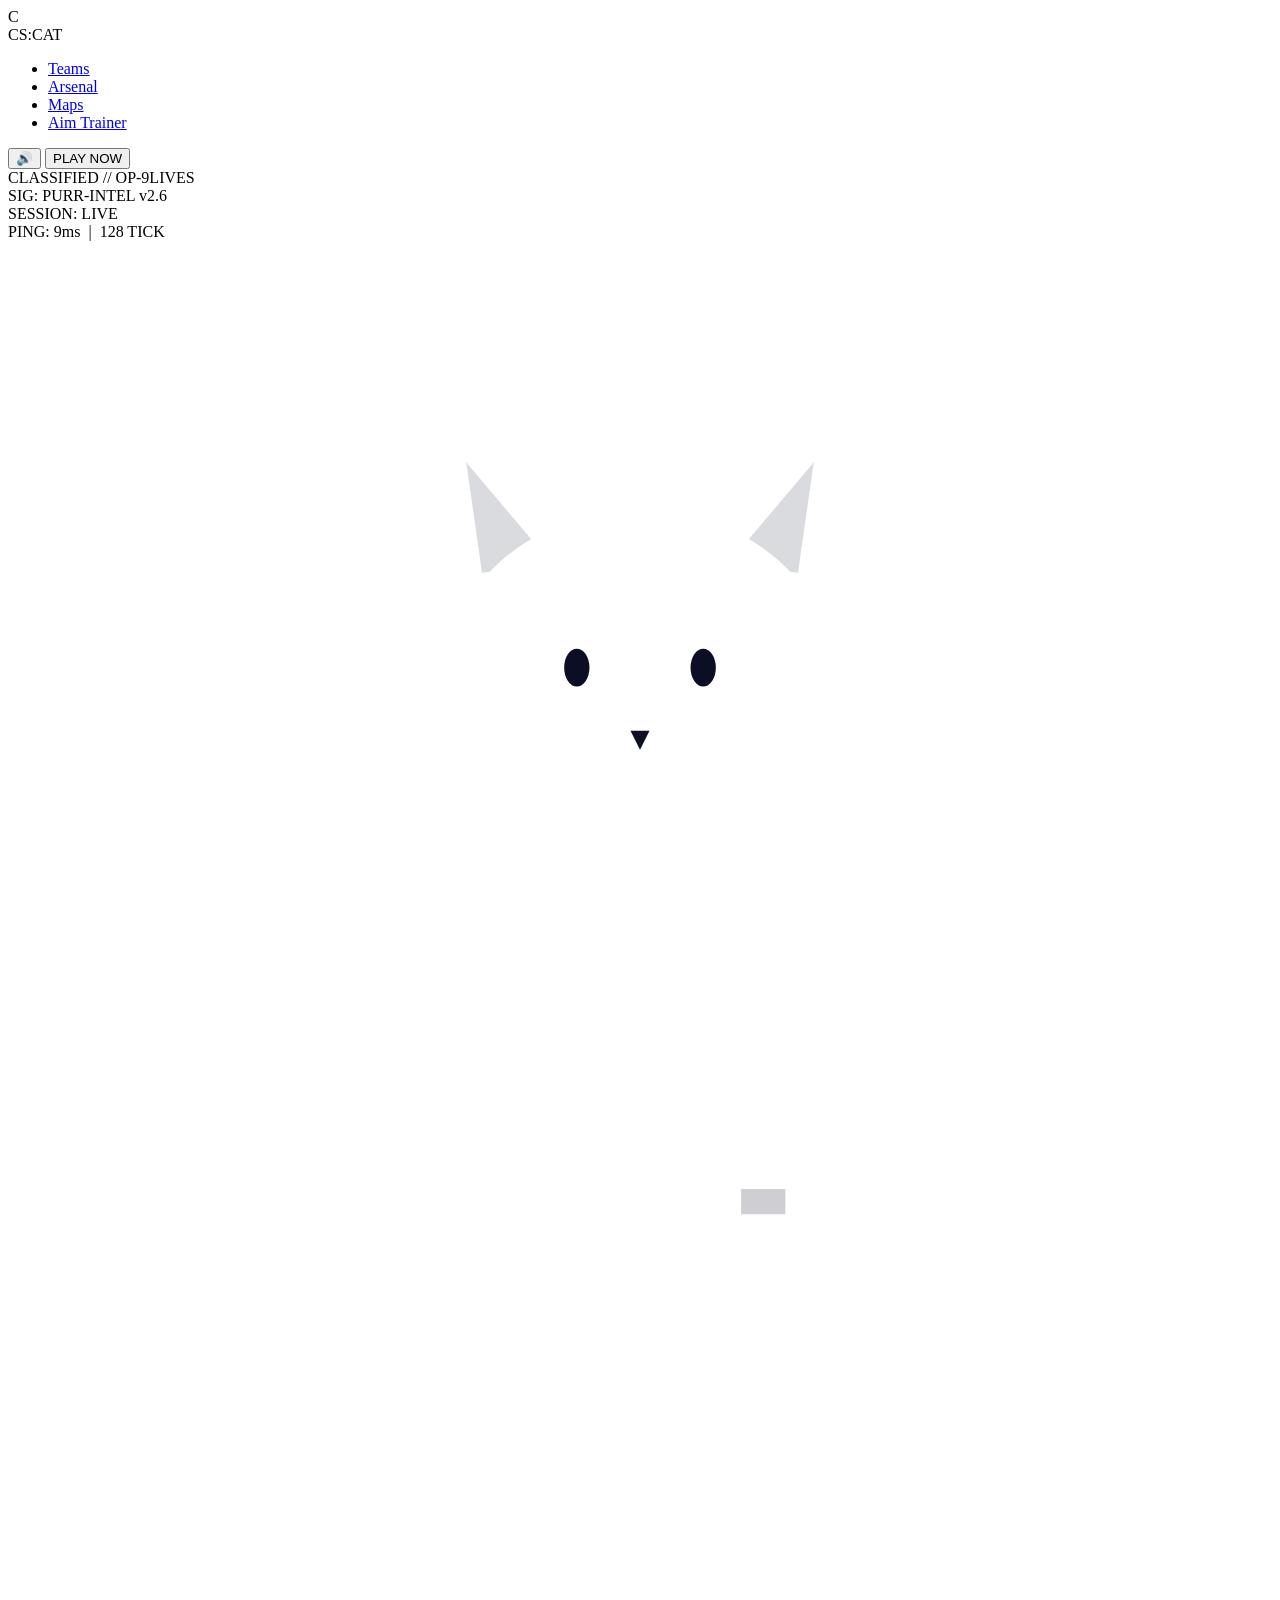
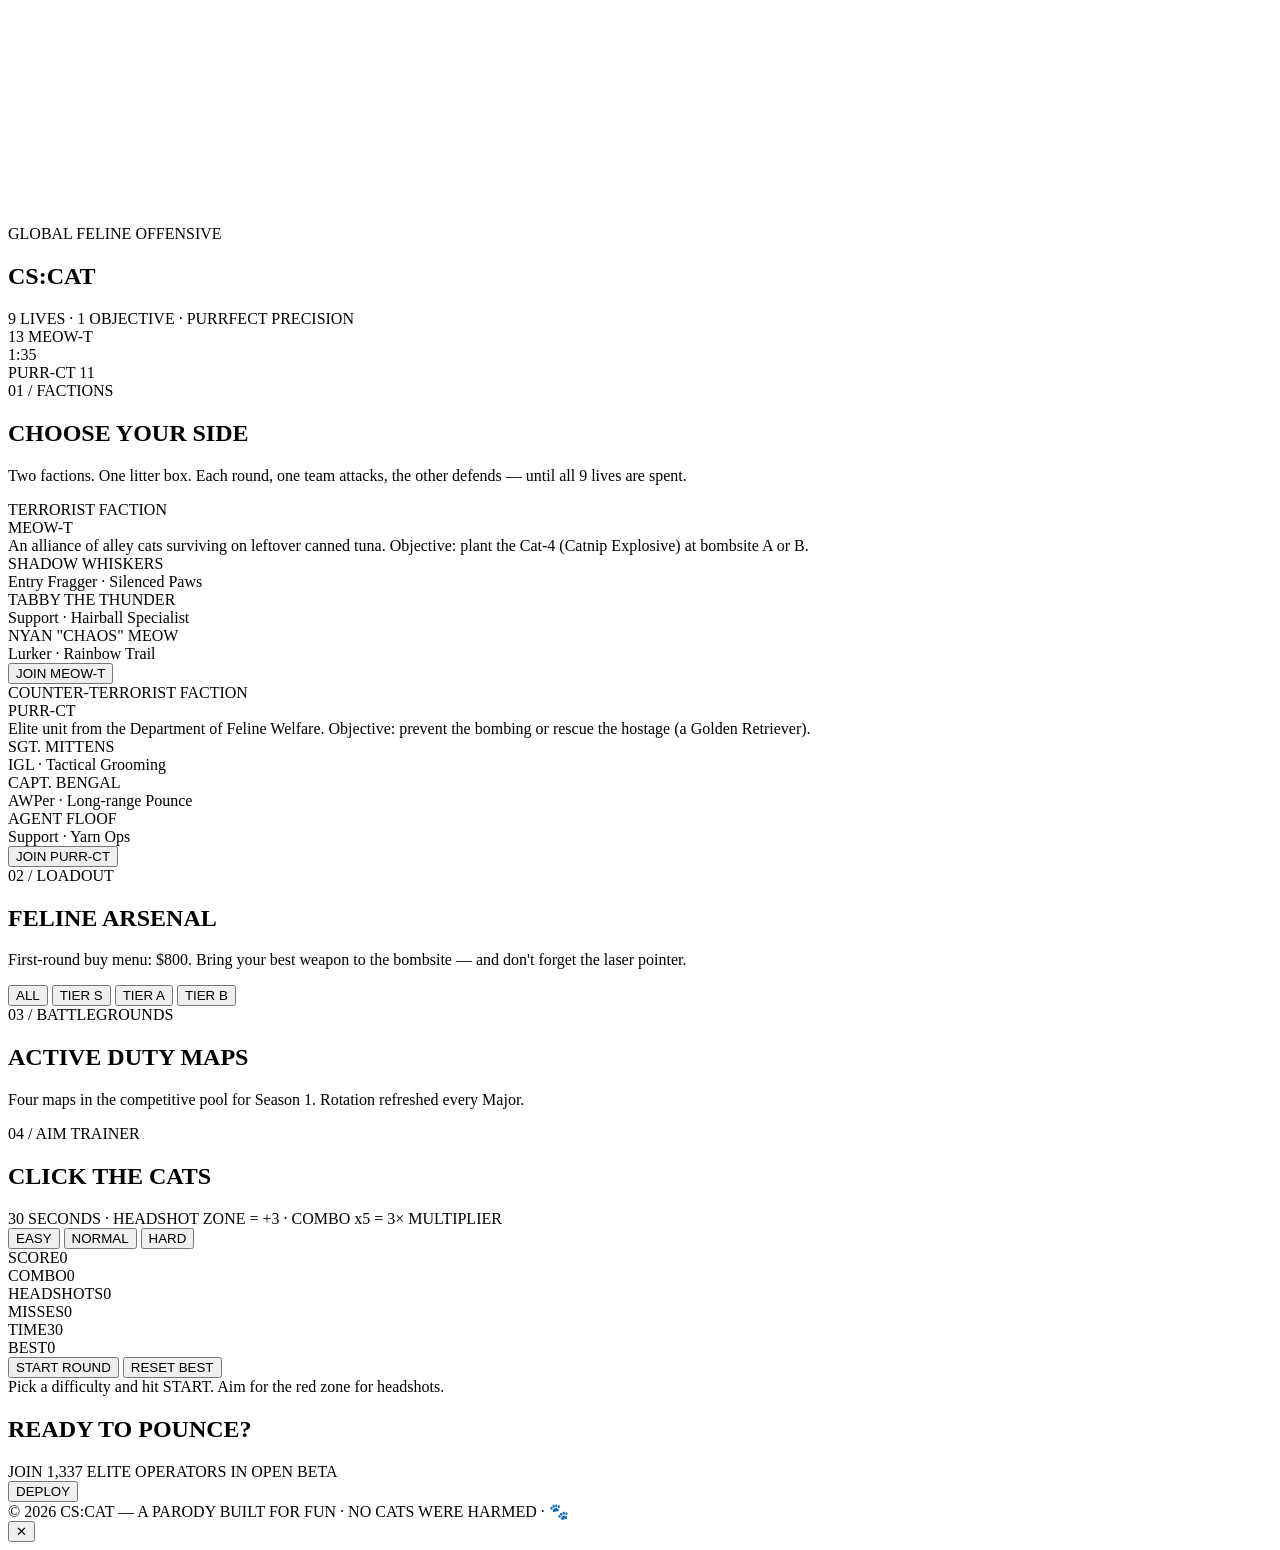
==== index.html @ c5585b3a "Add files via upload" ====
<!DOCTYPE html>
<html lang="en">
<head>
<meta charset="UTF-8">
<meta name="viewport" content="width=device-width, initial-scale=1.0">
<title>CS:CAT — Tactical Feline Operations</title>
<link href="https://fonts.googleapis.com/css2?family=Bebas+Neue&family=Inter:wght@400;600;800;900&family=JetBrains+Mono:wght@400;700&display=swap" rel="stylesheet">
<link rel="stylesheet" href="styles.css">
</head>
<body>

<nav>
  <div class="brand">
    <div class="brand-mark">C</div>
    <div class="brand-name">CS<span class="colon">:</span>CAT</div>
  </div>
  <ul>
    <li><a href="#teams">Teams</a></li>
    <li><a href="#arsenal">Arsenal</a></li>
    <li><a href="#maps">Maps</a></li>
    <li><a href="#train">Aim Trainer</a></li>
  </ul>
  <div class="nav-right">
    <button class="sound-toggle" id="soundToggle" title="Toggle sound">🔊</button>
    <button class="nav-cta" onclick="document.getElementById('train').scrollIntoView({behavior:'smooth'})">PLAY NOW</button>
  </div>
</nav>

<!-- HERO -->
<section class="hero">
  <div class="hero-left"></div>
  <div class="hero-right"></div>

  <div class="hero-hud hud-tl">CLASSIFIED // OP-9LIVES</div>
  <div class="hero-hud hud-tr">SIG: PURR-INTEL v2.6</div>
  <div class="hero-hud hud-bl">SESSION: LIVE</div>
  <div class="hero-hud hud-br">PING: 9ms &nbsp;|&nbsp; 128 TICK</div>

  <svg class="hero-cat" viewBox="0 0 400 500" xmlns="http://www.w3.org/2000/svg">
    <polygon fill="white" points="145,115 132,45 185,110"/>
    <polygon fill="white" points="255,115 268,45 215,110"/>
    <polygon fill="#0B0E24" opacity="0.15" points="150,105 145,70 172,102"/>
    <polygon fill="#0B0E24" opacity="0.15" points="250,105 255,70 228,102"/>
    <ellipse fill="white" cx="200" cy="140" rx="62" ry="55"/>
    <line x1="140" y1="145" x2="90" y2="140" stroke="white" stroke-width="1.5"/>
    <line x1="140" y1="152" x2="88" y2="155" stroke="white" stroke-width="1.5"/>
    <line x1="140" y1="159" x2="92" y2="170" stroke="white" stroke-width="1.5"/>
    <line x1="260" y1="145" x2="310" y2="140" stroke="white" stroke-width="1.5"/>
    <line x1="260" y1="152" x2="312" y2="155" stroke="white" stroke-width="1.5"/>
    <line x1="260" y1="159" x2="308" y2="170" stroke="white" stroke-width="1.5"/>
    <ellipse fill="#0B0E24" cx="180" cy="135" rx="4" ry="6"/>
    <ellipse fill="#0B0E24" cx="220" cy="135" rx="4" ry="6"/>
    <path fill="#0B0E24" d="M197,155 L203,155 L200,161 Z"/>
    <path fill="white" d="M155,180 Q170,195 200,197 Q230,195 245,180 L260,250 L140,250 Z"/>
    <path fill="white" d="M140,240 L260,240 Q272,320 268,400 Q262,450 250,470 L150,470 Q138,450 132,400 Q128,320 140,240 Z"/>
    <ellipse fill="white" cx="160" cy="465" rx="30" ry="18"/>
    <ellipse fill="white" cx="240" cy="465" rx="30" ry="18"/>
    <path fill="white" d="M262,400 Q315,405 328,455 Q333,485 313,490 Q298,490 300,475 Q312,462 300,445 Q287,428 260,428 Z"/>
    <ellipse fill="white" cx="115" cy="295" rx="22" ry="30" transform="rotate(-15 115 295)"/>
    <ellipse fill="white" cx="285" cy="295" rx="22" ry="30" transform="rotate(15 285 295)"/>
    <rect fill="white" x="70" y="280" width="270" height="14"/>
    <rect fill="white" x="340" y="275" width="14" height="24"/>
    <rect fill="white" x="180" y="268" width="55" height="14"/>
    <rect fill="white" x="195" y="255" width="28" height="14"/>
    <path fill="white" d="M198,294 L204,335 L232,335 L226,294 Z"/>
    <path fill="white" d="M232,294 L240,325 L252,325 L246,294 Z"/>
    <rect fill="white" x="35" y="282" width="38" height="16"/>
    <path fill="#0B0E24" opacity="0.2" d="M232,300 L246,300 L246,308 L232,308 Z"/>
  </svg>

  <div class="hero-content">
    <div class="hero-eyebrow">GLOBAL FELINE OFFENSIVE</div>
    <h1 class="hero-title">CS<span class="colon">:</span>CAT</h1>
    <div class="hero-tagline">9 LIVES · 1 OBJECTIVE · PURRFECT PRECISION</div>
  </div>
</section>

<!-- ROUND HUD + KILL FEED -->
<div class="match-bar">
  <div class="round-hud">
    <div class="hud-team-block t">
      <span class="score" id="tScore">13</span>
      <span class="name">MEOW-T</span>
    </div>
    <div class="hud-timer" id="timer">1:35</div>
    <div class="hud-team-block ct">
      <span class="name">PURR-CT</span>
      <span class="score" id="ctScore">11</span>
    </div>
  </div>
  <div class="killfeed" id="killfeed"></div>
</div>

<!-- TEAMS -->
<section class="content" id="teams">
  <div class="section-head">
    <span class="section-tag">01 / FACTIONS</span>
    <h2 class="section-title">CHOOSE YOUR <span class="accent">SIDE</span></h2>
    <p class="section-desc">Two factions. One litter box. Each round, one team attacks, the other defends — until all 9 lives are spent.</p>
  </div>
</section>

<div class="teams-grid">
  <div class="team-card team-t" data-team="t">
    <div class="team-label">TERRORIST FACTION</div>
    <div class="team-name">MEOW-T</div>
    <div class="team-desc">An alliance of alley cats surviving on leftover canned tuna. Objective: plant the Cat-4 (Catnip Explosive) at bombsite A or B.</div>
    <div class="team-agents">
      <div class="agent">
        <div class="agent-avatar"></div>
        <div class="agent-info">
          <div class="agent-name">SHADOW WHISKERS</div>
          <div class="agent-role">Entry Fragger · Silenced Paws</div>
        </div>
      </div>
      <div class="agent">
        <div class="agent-avatar"></div>
        <div class="agent-info">
          <div class="agent-name">TABBY THE THUNDER</div>
          <div class="agent-role">Support · Hairball Specialist</div>
        </div>
      </div>
      <div class="agent">
        <div class="agent-avatar"></div>
        <div class="agent-info">
          <div class="agent-name">NYAN "CHAOS" MEOW</div>
          <div class="agent-role">Lurker · Rainbow Trail</div>
        </div>
      </div>
    </div>
    <button class="join-btn" onclick="joinTeam('t', event)">JOIN MEOW-T</button>
  </div>

  <div class="team-card team-ct" data-team="ct">
    <div class="team-label">COUNTER-TERRORIST FACTION</div>
    <div class="team-name">PURR-CT</div>
    <div class="team-desc">Elite unit from the Department of Feline Welfare. Objective: prevent the bombing or rescue the hostage (a Golden Retriever).</div>
    <div class="team-agents">
      <div class="agent">
        <div class="agent-avatar"></div>
        <div class="agent-info">
          <div class="agent-name">SGT. MITTENS</div>
          <div class="agent-role">IGL · Tactical Grooming</div>
        </div>
      </div>
      <div class="agent">
        <div class="agent-avatar"></div>
        <div class="agent-info">
          <div class="agent-name">CAPT. BENGAL</div>
          <div class="agent-role">AWPer · Long-range Pounce</div>
        </div>
      </div>
      <div class="agent">
        <div class="agent-avatar"></div>
        <div class="agent-info">
          <div class="agent-name">AGENT FLOOF</div>
          <div class="agent-role">Support · Yarn Ops</div>
        </div>
      </div>
    </div>
    <button class="join-btn" onclick="joinTeam('ct', event)">JOIN PURR-CT</button>
  </div>
</div>

<!-- ARSENAL -->
<section class="arsenal-section">
  <div class="content">
    <div class="section-head">
      <span class="section-tag">02 / LOADOUT</span>
      <h2 class="section-title">FELINE <span class="accent">ARSENAL</span></h2>
      <p class="section-desc">First-round buy menu: $800. Bring your best weapon to the bombsite — and don't forget the laser pointer.</p>
    </div>

    <div class="filter-bar">
      <button class="filter-btn active" data-filter="all">ALL</button>
      <button class="filter-btn" data-filter="s">TIER S</button>
      <button class="filter-btn" data-filter="a">TIER A</button>
      <button class="filter-btn" data-filter="b">TIER B</button>
    </div>

    <div class="weapons-grid" id="weaponsGrid"></div>
  </div>
</section>

<!-- MAPS -->
<section class="content" id="maps">
  <div class="section-head">
    <span class="section-tag">03 / BATTLEGROUNDS</span>
    <h2 class="section-title">ACTIVE DUTY <span class="accent">MAPS</span></h2>
    <p class="section-desc">Four maps in the competitive pool for Season 1. Rotation refreshed every Major.</p>
  </div>

  <div class="maps-grid" id="mapsGrid"></div>
</section>

<!-- MINI GAME -->
<section class="game-section" id="train">
  <div class="game-wrap">
    <div class="game-head">
      <div class="game-eyebrow">04 / AIM TRAINER</div>
      <h1 class="game-title">CLICK THE <span class="accent">CATS</span></h1>
      <div class="game-sub">30 SECONDS · HEADSHOT ZONE = +3 · COMBO x5 = 3× MULTIPLIER</div>
    </div>

    <div class="difficulty-bar">
      <button class="diff-btn" data-diff="easy">EASY</button>
      <button class="diff-btn active" data-diff="normal">NORMAL</button>
      <button class="diff-btn" data-diff="hard">HARD</button>
    </div>

    <div class="game-hud">
      <div class="stat"><span class="stat-label">SCORE</span><span class="stat-val" id="score">0</span></div>
      <div class="stat combo"><span class="stat-label">COMBO</span><span class="stat-val" id="combo">0</span></div>
      <div class="stat hs"><span class="stat-label">HEADSHOTS</span><span class="stat-val" id="hs">0</span></div>
      <div class="stat"><span class="stat-label">MISSES</span><span class="stat-val" id="misses">0</span></div>
      <div class="stat"><span class="stat-label">TIME</span><span class="stat-val" id="gtime">30</span></div>
      <div class="stat"><span class="stat-label">BEST</span><span class="stat-val" id="best">0</span></div>
    </div>

    <div class="game-area" id="area">
      <div class="crosshair" id="crosshair" style="left:50%; top:50%"></div>
    </div>

    <div class="game-controls">
      <button class="btn" id="startBtn">START ROUND</button>
      <button class="btn secondary" id="resetBest">RESET BEST</button>
    </div>
    <div class="game-msg" id="msg">Pick a difficulty and hit START. Aim for the red zone for headshots.</div>
  </div>
</section>

<!-- CTA -->
<section class="cta">
  <h2 class="cta-title">READY TO <span class="accent">POUNCE?</span></h2>
  <div class="cta-sub">JOIN 1,337 ELITE OPERATORS IN OPEN BETA</div>
  <button class="cta-btn" onclick="document.getElementById('train').scrollIntoView({behavior:'smooth'})">DEPLOY</button>
</section>

<footer>
  © 2026 CS:CAT — A PARODY BUILT FOR FUN <span class="paw">·</span> NO CATS WERE HARMED <span class="paw">·</span> 🐾
</footer>

<!-- MODAL -->
<div class="modal-overlay" id="modal">
  <div class="modal">
    <button class="modal-close" onclick="closeModal()">✕</button>
    <div id="modalContent"></div>
  </div>
</div>

<!-- TOAST -->
<div class="toast" id="toast"></div>

<script src="script.js"></script>
</body>
</html>
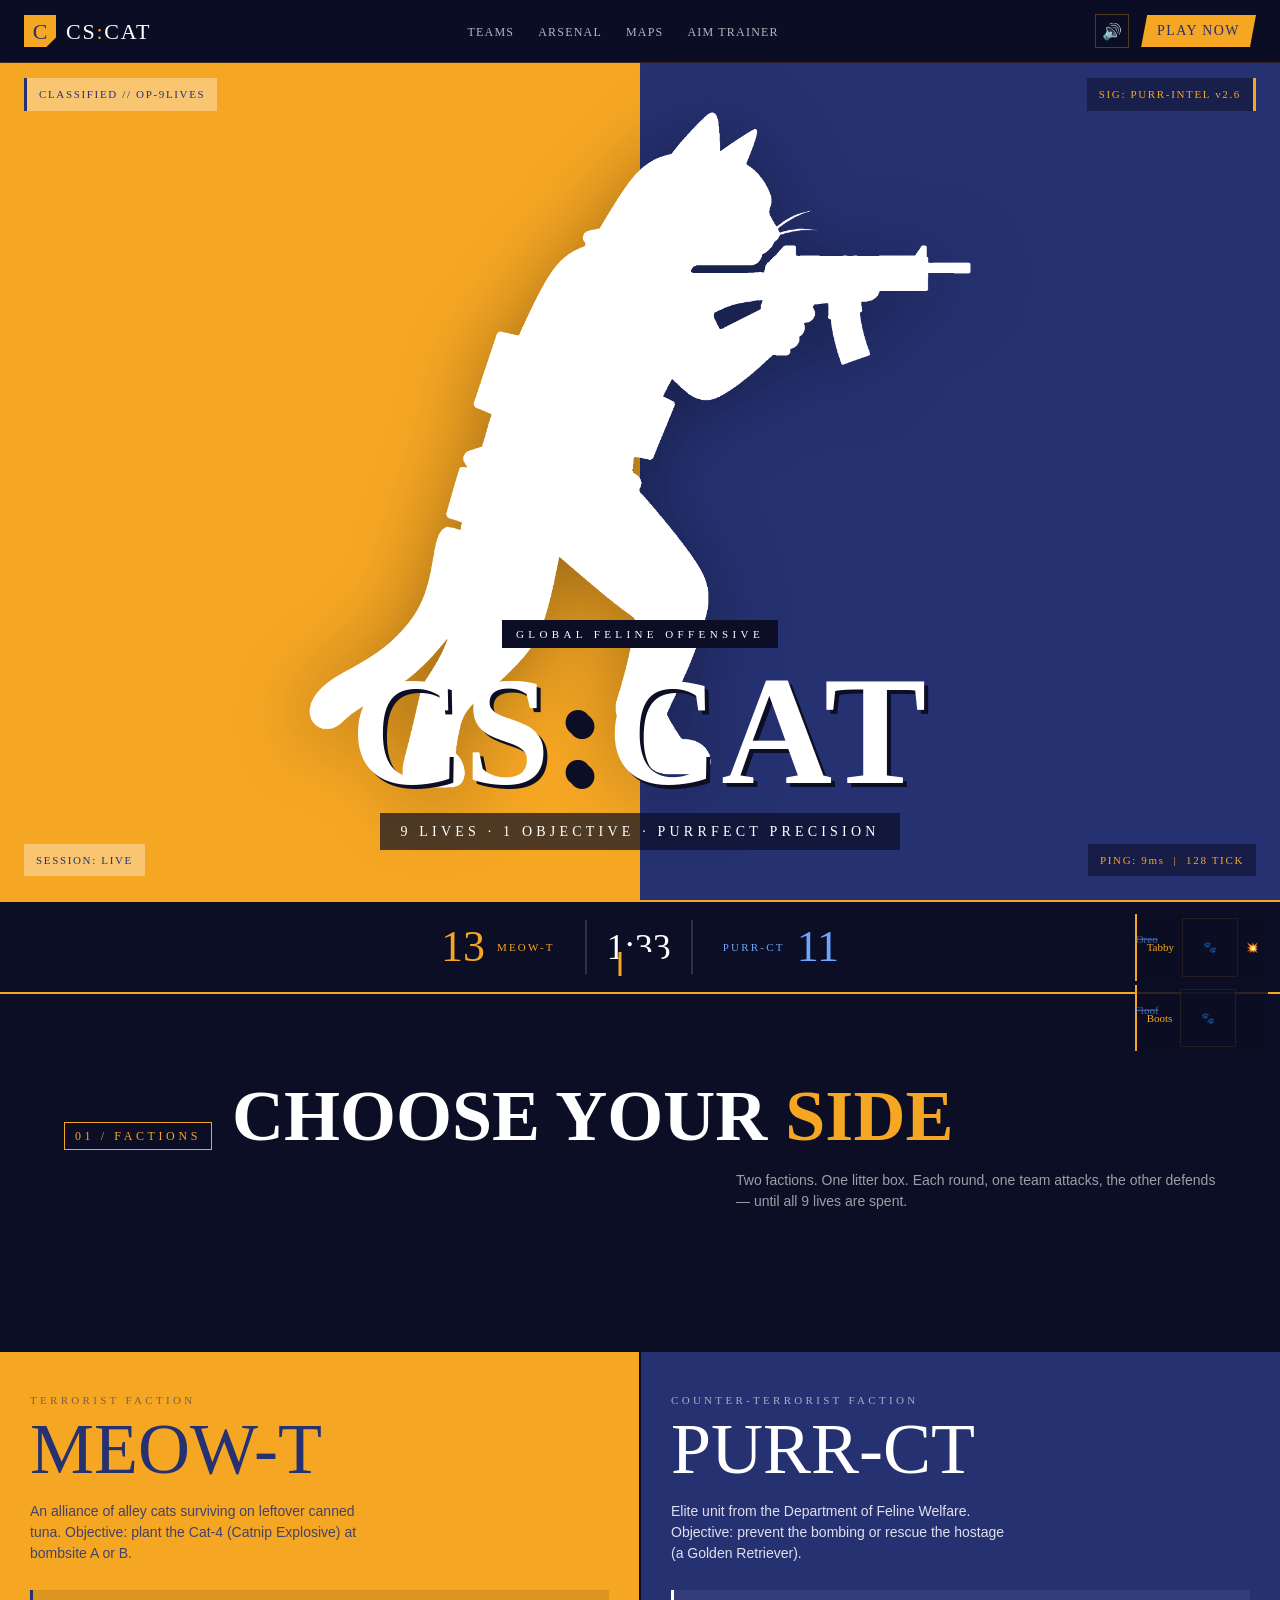
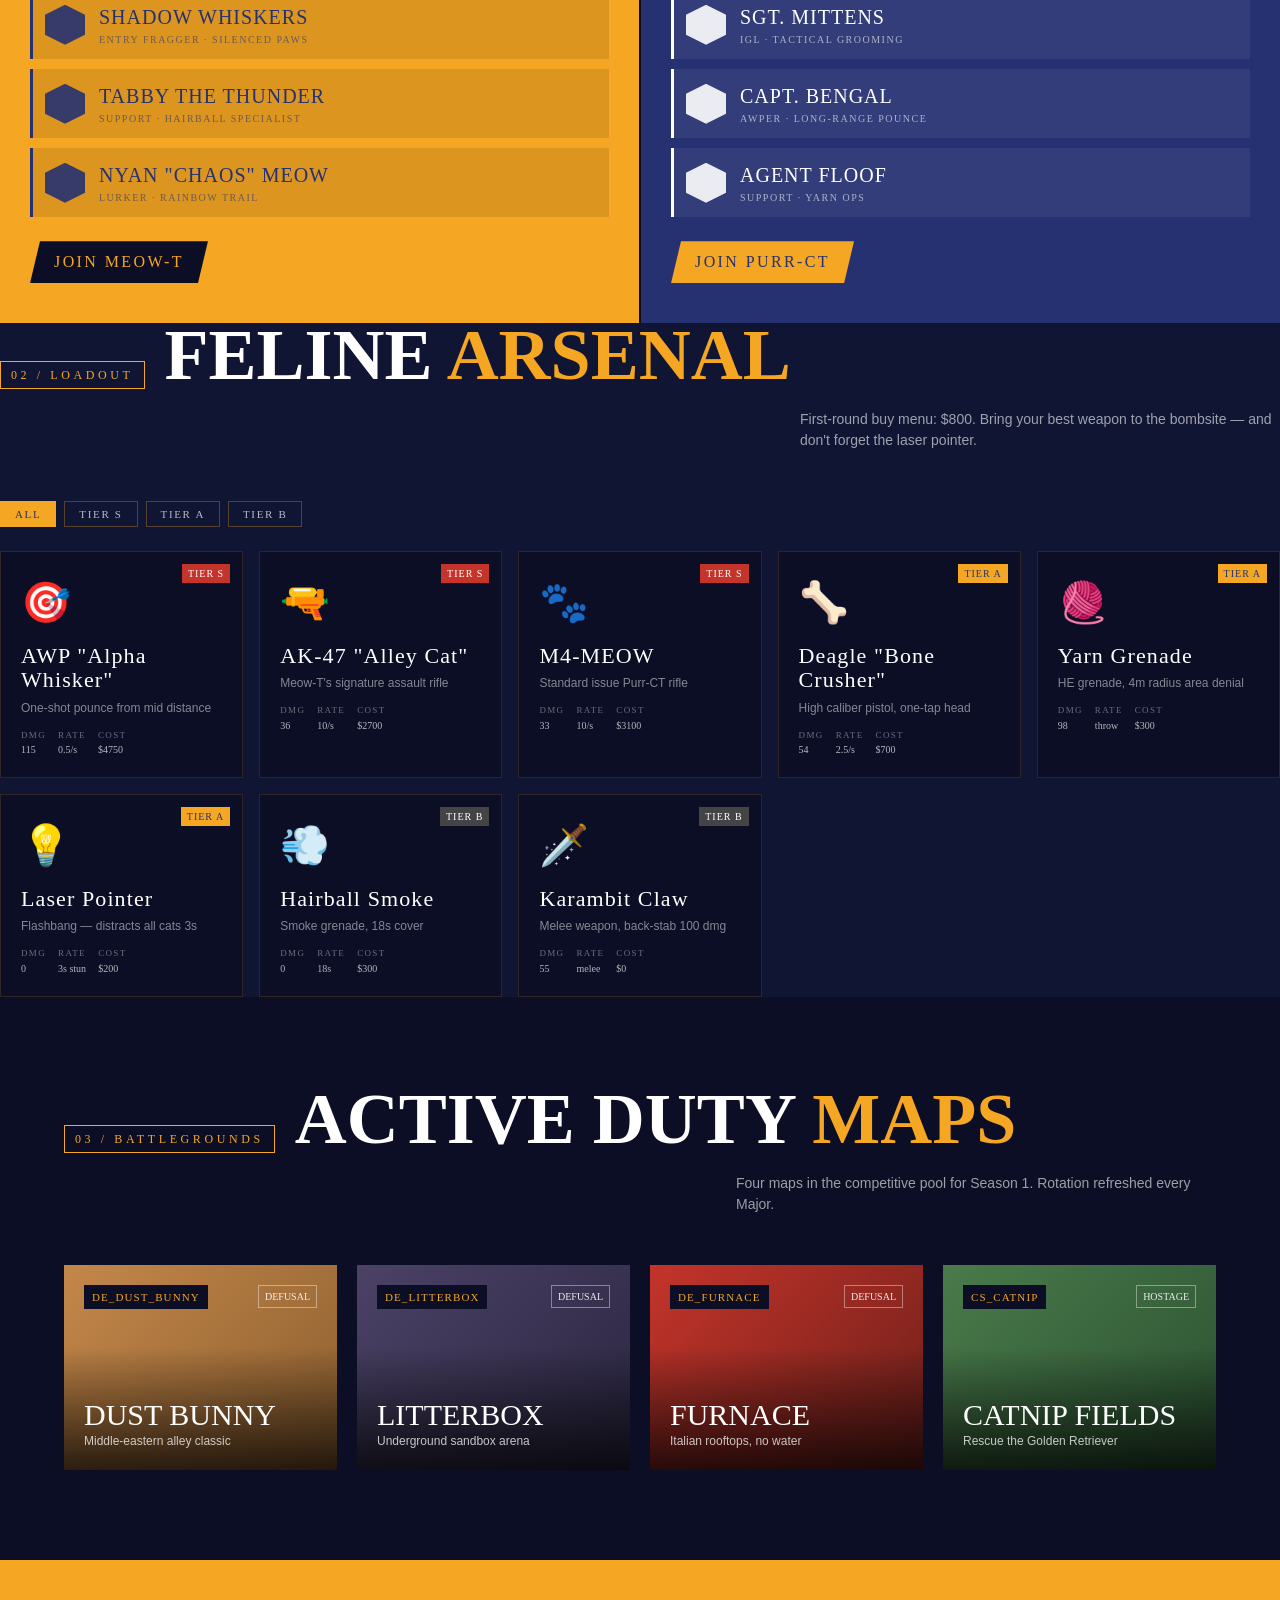
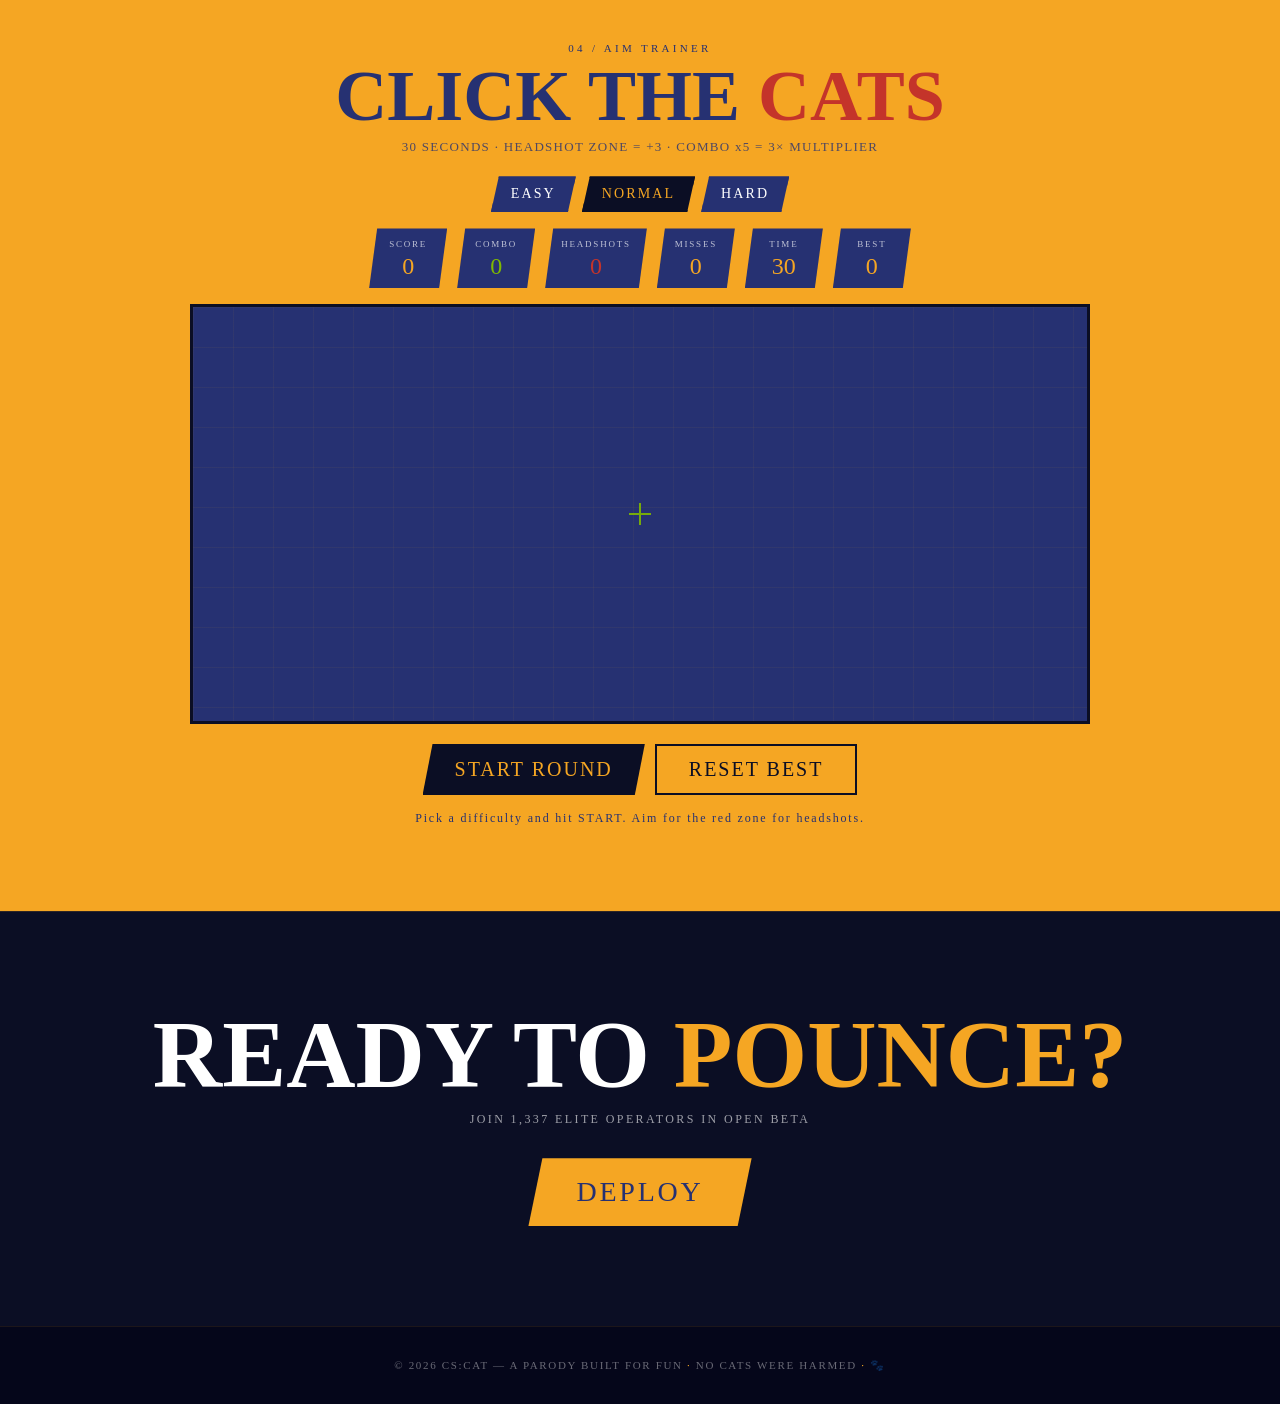
==== commit ab134f99: "Add files via upload" ====
--- a/index.html
+++ b/index.html
@@ -36,37 +36,7 @@
   <div class="hero-hud hud-bl">SESSION: LIVE</div>
   <div class="hero-hud hud-br">PING: 9ms &nbsp;|&nbsp; 128 TICK</div>
 
-  <svg class="hero-cat" viewBox="0 0 400 500" xmlns="http://www.w3.org/2000/svg">
-    <polygon fill="white" points="145,115 132,45 185,110"/>
-    <polygon fill="white" points="255,115 268,45 215,110"/>
-    <polygon fill="#0B0E24" opacity="0.15" points="150,105 145,70 172,102"/>
-    <polygon fill="#0B0E24" opacity="0.15" points="250,105 255,70 228,102"/>
-    <ellipse fill="white" cx="200" cy="140" rx="62" ry="55"/>
-    <line x1="140" y1="145" x2="90" y2="140" stroke="white" stroke-width="1.5"/>
-    <line x1="140" y1="152" x2="88" y2="155" stroke="white" stroke-width="1.5"/>
-    <line x1="140" y1="159" x2="92" y2="170" stroke="white" stroke-width="1.5"/>
-    <line x1="260" y1="145" x2="310" y2="140" stroke="white" stroke-width="1.5"/>
-    <line x1="260" y1="152" x2="312" y2="155" stroke="white" stroke-width="1.5"/>
-    <line x1="260" y1="159" x2="308" y2="170" stroke="white" stroke-width="1.5"/>
-    <ellipse fill="#0B0E24" cx="180" cy="135" rx="4" ry="6"/>
-    <ellipse fill="#0B0E24" cx="220" cy="135" rx="4" ry="6"/>
-    <path fill="#0B0E24" d="M197,155 L203,155 L200,161 Z"/>
-    <path fill="white" d="M155,180 Q170,195 200,197 Q230,195 245,180 L260,250 L140,250 Z"/>
-    <path fill="white" d="M140,240 L260,240 Q272,320 268,400 Q262,450 250,470 L150,470 Q138,450 132,400 Q128,320 140,240 Z"/>
-    <ellipse fill="white" cx="160" cy="465" rx="30" ry="18"/>
-    <ellipse fill="white" cx="240" cy="465" rx="30" ry="18"/>
-    <path fill="white" d="M262,400 Q315,405 328,455 Q333,485 313,490 Q298,490 300,475 Q312,462 300,445 Q287,428 260,428 Z"/>
-    <ellipse fill="white" cx="115" cy="295" rx="22" ry="30" transform="rotate(-15 115 295)"/>
-    <ellipse fill="white" cx="285" cy="295" rx="22" ry="30" transform="rotate(15 285 295)"/>
-    <rect fill="white" x="70" y="280" width="270" height="14"/>
-    <rect fill="white" x="340" y="275" width="14" height="24"/>
-    <rect fill="white" x="180" y="268" width="55" height="14"/>
-    <rect fill="white" x="195" y="255" width="28" height="14"/>
-    <path fill="white" d="M198,294 L204,335 L232,335 L226,294 Z"/>
-    <path fill="white" d="M232,294 L240,325 L252,325 L246,294 Z"/>
-    <rect fill="white" x="35" y="282" width="38" height="16"/>
-    <path fill="#0B0E24" opacity="0.2" d="M232,300 L246,300 L246,308 L232,308 Z"/>
-  </svg>
+  <img class="hero-cat" src="hero-cat.png" alt="CS:CAT tactical feline operator">
 
   <div class="hero-content">
     <div class="hero-eyebrow">GLOBAL FELINE OFFENSIVE</div>
--- a/styles.css
+++ b/styles.css
@@ -0,0 +1,670 @@
+:root {
+  --yellow: #F5A623;
+  --yellow-deep: #E09612;
+  --navy: #263172;
+  --navy-deep: #1A2054;
+  --navy-mid: #101534;
+  --white: #FFFFFF;
+  --cream: #F4EFE6;
+  --red: #C4342A;
+  --dark: #0B0E24;
+  --green: #7FB800;
+  --ct-blue: #6BA6FF;
+}
+* { margin: 0; padding: 0; box-sizing: border-box; }
+html { scroll-behavior: smooth; }
+body {
+  font-family: 'Inter', sans-serif;
+  background: var(--dark);
+  color: var(--white);
+  overflow-x: hidden;
+  line-height: 1.5;
+}
+button { font-family: inherit; }
+
+/* ============ NAV ============ */
+nav {
+  position: fixed; top: 0; left: 0; right: 0; z-index: 100;
+  padding: 14px 24px;
+  background: rgba(11,14,36,0.9);
+  backdrop-filter: blur(12px);
+  border-bottom: 1px solid rgba(245,166,35,0.15);
+  display: flex; justify-content: space-between; align-items: center;
+  gap: 12px;
+}
+.brand { display: flex; align-items: center; gap: 10px; }
+.brand-mark {
+  width: 32px; height: 32px;
+  background: var(--yellow);
+  display: flex; align-items: center; justify-content: center;
+  font-family: 'Bebas Neue'; color: var(--navy); font-size: 22px;
+  clip-path: polygon(0 0, 100% 0, 100% 70%, 70% 100%, 0 100%);
+}
+.brand-name { font-family: 'Bebas Neue'; font-size: 22px; letter-spacing: 0.08em; }
+.brand-name .colon { color: var(--yellow); }
+nav ul { display: flex; gap: 24px; list-style: none; }
+nav ul a {
+  color: rgba(255,255,255,0.7);
+  text-decoration: none;
+  font-family: 'JetBrains Mono';
+  font-size: 12px;
+  text-transform: uppercase;
+  letter-spacing: 0.1em;
+  transition: color 0.2s;
+}
+nav ul a:hover { color: var(--yellow); }
+.nav-right { display: flex; align-items: center; gap: 12px; }
+.sound-toggle {
+  background: transparent;
+  border: 1px solid rgba(245,166,35,0.3);
+  color: var(--yellow);
+  width: 34px; height: 34px;
+  cursor: pointer;
+  display: flex; align-items: center; justify-content: center;
+  font-size: 16px;
+  transition: all 0.2s;
+}
+.sound-toggle:hover { background: rgba(245,166,35,0.1); }
+.sound-toggle.muted { opacity: 0.4; }
+.nav-cta {
+  background: var(--yellow); color: var(--navy);
+  padding: 8px 16px;
+  font-family: 'Bebas Neue';
+  letter-spacing: 0.1em;
+  font-size: 14px;
+  border: none;
+  cursor: pointer;
+  clip-path: polygon(6px 0, 100% 0, calc(100% - 6px) 100%, 0 100%);
+  transition: transform 0.1s;
+}
+.nav-cta:hover { transform: translateY(-1px); }
+@media (max-width: 780px) {
+  nav ul { display: none; }
+  nav { padding: 12px 16px; }
+}
+
+/* ============ HERO ============ */
+.hero {
+  min-height: 100vh;
+  display: grid;
+  grid-template-columns: 1fr 1fr;
+  position: relative;
+  overflow: hidden;
+  padding-top: 62px;
+}
+.hero-left { background: var(--yellow); }
+.hero-right { background: var(--navy); }
+.hero-cat {
+  position: absolute;
+  top: 50%; left: 50%;
+  transform: translate(-50%, -50%);
+  max-height: 75vh;
+  max-width: 92%;
+  width: auto;
+  height: auto;
+  z-index: 2;
+  filter: drop-shadow(0 10px 40px rgba(0,0,0,0.35));
+  pointer-events: none;
+}
+.hero-content {
+  position: absolute;
+  bottom: 50px; left: 50%;
+  transform: translateX(-50%);
+  z-index: 3;
+  text-align: center;
+  width: 92%;
+  max-width: 900px;
+}
+.hero-eyebrow {
+  font-family: 'JetBrains Mono';
+  font-size: 11px;
+  letter-spacing: 0.4em;
+  color: var(--white);
+  background: var(--dark);
+  padding: 6px 14px;
+  display: inline-block;
+  margin-bottom: 18px;
+}
+.hero-title {
+  font-family: 'Bebas Neue';
+  font-size: clamp(64px, 12vw, 180px);
+  line-height: 0.85;
+  color: var(--white);
+  letter-spacing: 0.02em;
+  text-shadow: 4px 4px 0 var(--dark);
+}
+.hero-title .colon { color: var(--dark); }
+.hero-tagline {
+  font-family: 'JetBrains Mono';
+  font-size: clamp(11px, 1.4vw, 14px);
+  letter-spacing: 0.3em;
+  text-transform: uppercase;
+  color: var(--white);
+  margin-top: 16px;
+  background: rgba(11,14,36,0.7);
+  padding: 8px 20px;
+  display: inline-block;
+}
+.hero-hud {
+  position: absolute;
+  z-index: 4;
+  font-family: 'JetBrains Mono';
+  font-size: 11px;
+  letter-spacing: 0.15em;
+  padding: 8px 12px;
+}
+.hud-tl { top: 78px; left: 24px; color: var(--navy); background: rgba(255,255,255,0.35); border-left: 3px solid var(--navy); }
+.hud-tr { top: 78px; right: 24px; color: var(--yellow); background: rgba(11,14,36,0.5); border-right: 3px solid var(--yellow); }
+.hud-bl { bottom: 24px; left: 24px; color: var(--navy); background: rgba(255,255,255,0.35); }
+.hud-br { bottom: 24px; right: 24px; color: var(--yellow); background: rgba(11,14,36,0.55); }
+@media (max-width: 720px) {
+  .hero-content { bottom: 30px; }
+  .hud-bl, .hud-br { display: none; }
+  .hud-tl, .hud-tr { font-size: 9px; padding: 4px 8px; top: 74px; }
+}
+
+/* ============ ROUND HUD + KILL FEED ============ */
+.match-bar {
+  background: var(--dark);
+  border-top: 2px solid var(--yellow);
+  border-bottom: 2px solid var(--yellow);
+  position: relative;
+}
+.round-hud {
+  padding: 18px;
+  display: flex;
+  justify-content: center;
+  align-items: center;
+  gap: 30px;
+}
+.hud-team-block { display: flex; align-items: center; gap: 12px; }
+.hud-team-block.t { color: var(--yellow); }
+.hud-team-block.ct { color: var(--ct-blue); }
+.hud-team-block .score { font-family: 'Bebas Neue'; font-size: 44px; line-height: 1; }
+.hud-team-block .name { font-family: 'JetBrains Mono'; font-size: 11px; letter-spacing: 0.2em; }
+.hud-timer {
+  font-family: 'Bebas Neue'; font-size: 36px;
+  color: var(--white); padding: 0 20px;
+  border-left: 2px solid rgba(255,255,255,0.15);
+  border-right: 2px solid rgba(255,255,255,0.15);
+  min-width: 100px; text-align: center;
+}
+.hud-timer.warn { color: var(--red); animation: pulse 1s infinite; }
+@keyframes pulse { 50% { opacity: 0.4; } }
+
+.killfeed {
+  position: absolute;
+  top: 12px; right: 12px;
+  display: flex; flex-direction: column;
+  gap: 4px;
+  pointer-events: none;
+  max-width: 320px;
+}
+.kill-item {
+  display: flex; align-items: center; gap: 8px;
+  background: rgba(11,14,36,0.85);
+  padding: 4px 10px;
+  font-family: 'JetBrains Mono';
+  font-size: 11px;
+  border-left: 2px solid var(--yellow);
+  animation: killIn 0.3s ease-out;
+  transition: opacity 0.5s;
+}
+.kill-item.fading { opacity: 0; }
+.kill-item .attacker.t { color: var(--yellow); }
+.kill-item .attacker.ct { color: var(--ct-blue); }
+.kill-item .target.t { color: var(--yellow); opacity: 0.6; text-decoration: line-through; }
+.kill-item .target.ct { color: var(--ct-blue); opacity: 0.6; text-decoration: line-through; }
+.kill-item .weapon { color: var(--white); opacity: 0.7; }
+.kill-item .hs { color: var(--red); font-size: 10px; }
+@keyframes killIn {
+  from { opacity: 0; transform: translateX(30px); }
+  to { opacity: 1; transform: translateX(0); }
+}
+@media (max-width: 720px) {
+  .killfeed { position: static; margin: 0 12px 12px; max-width: 100%; }
+  .round-hud { flex-wrap: wrap; gap: 16px; padding: 14px; }
+  .hud-timer { font-size: 28px; min-width: 80px; padding: 0 12px; }
+}
+
+/* ============ SECTION BASE ============ */
+section.content {
+  padding: 90px 24px;
+  max-width: 1200px;
+  margin: 0 auto;
+}
+.section-head {
+  margin-bottom: 50px;
+  display: flex;
+  align-items: baseline;
+  gap: 20px;
+  flex-wrap: wrap;
+}
+.section-tag {
+  font-family: 'JetBrains Mono';
+  font-size: 12px;
+  letter-spacing: 0.3em;
+  color: var(--yellow);
+  padding: 4px 10px;
+  border: 1px solid var(--yellow);
+}
+.section-title {
+  font-family: 'Bebas Neue';
+  font-size: clamp(40px, 6vw, 72px);
+  line-height: 0.9;
+  color: var(--white);
+}
+.section-title .accent { color: var(--yellow); }
+.section-desc {
+  color: rgba(255,255,255,0.6);
+  max-width: 480px;
+  margin-left: auto;
+  font-size: 14px;
+}
+
+/* ============ TEAMS ============ */
+.teams-grid {
+  display: grid;
+  grid-template-columns: 1fr 1fr;
+  gap: 2px;
+  background: var(--dark);
+}
+@media (max-width: 720px) { .teams-grid { grid-template-columns: 1fr; } }
+.team-card {
+  padding: 40px 30px;
+  min-height: 460px;
+  position: relative;
+  overflow: hidden;
+  transition: transform 0.3s;
+  cursor: pointer;
+}
+.team-card:hover { transform: translateY(-4px); }
+.team-t { background: var(--yellow); color: var(--navy); }
+.team-ct { background: var(--navy); color: var(--white); }
+.team-label { font-family: 'JetBrains Mono'; font-size: 11px; letter-spacing: 0.3em; opacity: 0.6; }
+.team-name { font-family: 'Bebas Neue'; font-size: 72px; line-height: 0.9; margin: 8px 0 20px; }
+.team-desc { font-size: 14px; opacity: 0.85; max-width: 340px; }
+.team-agents { margin-top: 26px; display: flex; flex-direction: column; gap: 10px; }
+.agent {
+  display: flex; align-items: center; gap: 14px;
+  padding: 12px;
+  background: rgba(0,0,0,0.1);
+  border-left: 3px solid currentColor;
+}
+.team-ct .agent { background: rgba(255,255,255,0.06); }
+.agent-avatar {
+  width: 40px; height: 40px;
+  background: currentColor;
+  clip-path: polygon(50% 0, 100% 25%, 100% 75%, 50% 100%, 0 75%, 0 25%);
+  opacity: 0.9;
+}
+.agent-info { flex: 1; }
+.agent-name { font-family: 'Bebas Neue'; font-size: 20px; letter-spacing: 0.05em; }
+.agent-role { font-family: 'JetBrains Mono'; font-size: 10px; opacity: 0.6; letter-spacing: 0.15em; text-transform: uppercase; }
+.join-btn {
+  margin-top: 24px;
+  background: var(--dark);
+  color: var(--yellow);
+  font-family: 'Bebas Neue';
+  letter-spacing: 0.15em;
+  font-size: 16px;
+  padding: 12px 24px;
+  border: none;
+  cursor: pointer;
+  clip-path: polygon(10px 0, 100% 0, calc(100% - 10px) 100%, 0 100%);
+  transition: all 0.2s;
+}
+.team-ct .join-btn { background: var(--yellow); color: var(--navy); }
+.join-btn:hover { transform: translateY(-2px); }
+.team-card.joined { outline: 3px solid var(--green); outline-offset: -3px; }
+
+/* ============ ARSENAL ============ */
+.arsenal-section { background: var(--navy-mid); }
+.filter-bar {
+  display: flex; gap: 8px; flex-wrap: wrap;
+  margin-bottom: 24px;
+}
+.filter-btn {
+  background: transparent;
+  border: 1px solid rgba(245,166,35,0.3);
+  color: rgba(255,255,255,0.7);
+  padding: 6px 14px;
+  font-family: 'JetBrains Mono';
+  font-size: 11px;
+  letter-spacing: 0.15em;
+  cursor: pointer;
+  transition: all 0.2s;
+}
+.filter-btn:hover { border-color: var(--yellow); color: var(--white); }
+.filter-btn.active { background: var(--yellow); color: var(--navy); border-color: var(--yellow); }
+.weapons-grid {
+  display: grid;
+  grid-template-columns: repeat(auto-fill, minmax(240px, 1fr));
+  gap: 16px;
+}
+.weapon {
+  background: var(--dark);
+  border: 1px solid rgba(245,166,35,0.15);
+  padding: 20px;
+  position: relative;
+  transition: all 0.2s;
+  cursor: pointer;
+}
+.weapon:hover {
+  border-color: var(--yellow);
+  background: #14183a;
+  transform: translateY(-2px);
+}
+.weapon:hover .weapon-name { color: var(--yellow); }
+.weapon-tier {
+  position: absolute; top: 12px; right: 12px;
+  font-family: 'JetBrains Mono'; font-size: 10px;
+  padding: 2px 6px; letter-spacing: 0.1em;
+}
+.tier-s { background: var(--red); color: var(--white); }
+.tier-a { background: var(--yellow); color: var(--navy); }
+.tier-b { background: #444; color: var(--white); }
+.weapon-icon { font-size: 40px; margin-bottom: 12px; display: block; }
+.weapon-name { font-family: 'Bebas Neue'; font-size: 22px; letter-spacing: 0.05em; transition: color 0.2s; line-height: 1.1; }
+.weapon-desc { font-size: 12px; color: rgba(255,255,255,0.5); margin: 6px 0 12px; }
+.weapon-stats { display: flex; gap: 12px; font-family: 'JetBrains Mono'; font-size: 10px; color: rgba(255,255,255,0.7); }
+.weapon-stats span { display: flex; flex-direction: column; }
+.weapon-stats span::before {
+  content: attr(data-label);
+  color: rgba(255,255,255,0.4);
+  font-size: 9px;
+  letter-spacing: 0.15em;
+}
+
+/* ============ MAPS ============ */
+.maps-grid {
+  display: grid;
+  grid-template-columns: repeat(auto-fit, minmax(260px, 1fr));
+  gap: 20px;
+}
+.map-card {
+  aspect-ratio: 4/3;
+  position: relative;
+  overflow: hidden;
+  cursor: pointer;
+  transition: transform 0.3s;
+}
+.map-card:hover { transform: scale(1.02); }
+.map-1 { background: linear-gradient(135deg, #C4874A 0%, #8B5E2F 100%); }
+.map-2 { background: linear-gradient(135deg, #4B4266 0%, #2A2540 100%); }
+.map-3 { background: linear-gradient(135deg, #C4342A 0%, #6B1F1A 100%); }
+.map-4 { background: linear-gradient(135deg, #4A7B4B 0%, #2A5030 100%); }
+.map-overlay {
+  position: absolute; inset: 0;
+  padding: 20px;
+  display: flex; flex-direction: column; justify-content: space-between;
+  background: linear-gradient(to top, rgba(0,0,0,0.75) 0%, transparent 60%);
+}
+.map-tag-row { display: flex; justify-content: space-between; align-items: flex-start; }
+.map-code { font-family: 'JetBrains Mono'; font-size: 11px; background: var(--dark); color: var(--yellow); padding: 4px 8px; letter-spacing: 0.1em; }
+.map-mode { font-family: 'JetBrains Mono'; font-size: 10px; color: rgba(255,255,255,0.9); border: 1px solid rgba(255,255,255,0.4); padding: 3px 6px; }
+.map-title { font-family: 'Bebas Neue'; font-size: 30px; line-height: 0.9; color: var(--white); }
+.map-sub { font-size: 12px; color: rgba(255,255,255,0.75); margin-top: 4px; }
+
+/* ============ MODAL ============ */
+.modal-overlay {
+  position: fixed; inset: 0;
+  background: rgba(11,14,36,0.85);
+  backdrop-filter: blur(6px);
+  z-index: 200;
+  display: none;
+  align-items: center;
+  justify-content: center;
+  padding: 20px;
+  animation: fadeIn 0.2s;
+}
+.modal-overlay.open { display: flex; }
+@keyframes fadeIn { from { opacity: 0; } to { opacity: 1; } }
+.modal {
+  background: var(--dark);
+  border: 1px solid var(--yellow);
+  max-width: 520px;
+  width: 100%;
+  padding: 30px;
+  position: relative;
+  max-height: 90vh;
+  overflow-y: auto;
+  animation: slideUp 0.3s;
+}
+@keyframes slideUp { from { transform: translateY(20px); opacity: 0; } to { transform: translateY(0); opacity: 1; } }
+.modal-close {
+  position: absolute; top: 12px; right: 12px;
+  background: transparent; border: none;
+  color: var(--yellow); font-size: 24px;
+  cursor: pointer;
+  width: 32px; height: 32px;
+}
+.modal-eyebrow { font-family: 'JetBrains Mono'; font-size: 10px; letter-spacing: 0.3em; color: var(--yellow); }
+.modal-title { font-family: 'Bebas Neue'; font-size: 40px; line-height: 1; margin: 8px 0 12px; }
+.modal-body { font-size: 14px; color: rgba(255,255,255,0.75); margin-bottom: 20px; }
+.modal-stats {
+  display: grid;
+  grid-template-columns: repeat(auto-fit, minmax(80px, 1fr));
+  gap: 10px;
+  padding: 16px;
+  background: var(--navy-mid);
+  border-left: 3px solid var(--yellow);
+}
+.modal-stat { display: flex; flex-direction: column; }
+.modal-stat .lbl { font-family: 'JetBrains Mono'; font-size: 10px; opacity: 0.5; letter-spacing: 0.15em; }
+.modal-stat .val { font-family: 'Bebas Neue'; font-size: 22px; color: var(--yellow); }
+.callouts { display: flex; flex-wrap: wrap; gap: 6px; margin-top: 12px; }
+.callout {
+  background: rgba(245,166,35,0.15);
+  color: var(--yellow);
+  padding: 4px 10px;
+  font-family: 'JetBrains Mono';
+  font-size: 10px;
+  letter-spacing: 0.1em;
+}
+.map-preview {
+  aspect-ratio: 4/3;
+  margin-bottom: 16px;
+  position: relative;
+  border: 1px solid rgba(245,166,35,0.2);
+}
+.map-preview::before {
+  content: ''; position: absolute; inset: 0;
+  background-image:
+    linear-gradient(rgba(245,166,35,0.15) 1px, transparent 1px),
+    linear-gradient(90deg, rgba(245,166,35,0.15) 1px, transparent 1px);
+  background-size: 30px 30px;
+}
+.spawn { position: absolute; padding: 3px 6px; font-family: 'JetBrains Mono'; font-size: 9px; letter-spacing: 0.1em; }
+.spawn.t-spawn { top: 15%; left: 15%; background: var(--yellow); color: var(--navy); }
+.spawn.ct-spawn { bottom: 15%; right: 15%; background: var(--ct-blue); color: var(--navy); }
+.spawn.site { top: 50%; left: 50%; transform: translate(-50%, -50%); background: var(--red); color: var(--white); }
+
+/* ============ MINI GAME ============ */
+.game-section { background: var(--yellow); color: var(--navy); padding: 80px 24px; }
+.game-wrap { max-width: 900px; margin: 0 auto; }
+.game-head { text-align: center; margin-bottom: 20px; }
+.game-eyebrow { font-family: 'JetBrains Mono'; font-size: 11px; letter-spacing: 0.3em; margin-bottom: 8px; }
+.game-title { font-family: 'Bebas Neue'; font-size: clamp(40px, 7vw, 72px); line-height: 0.9; }
+.game-title .accent { color: var(--red); }
+.game-sub { margin-top: 8px; font-size: 13px; font-family: 'JetBrains Mono'; letter-spacing: 0.1em; opacity: 0.8; }
+
+.difficulty-bar {
+  display: flex; gap: 6px;
+  justify-content: center;
+  margin: 20px 0 14px;
+  flex-wrap: wrap;
+}
+.diff-btn {
+  background: var(--navy); color: var(--white);
+  padding: 8px 18px;
+  font-family: 'Bebas Neue';
+  letter-spacing: 0.15em;
+  font-size: 14px;
+  border: 2px solid var(--navy);
+  cursor: pointer;
+  clip-path: polygon(8px 0, 100% 0, calc(100% - 8px) 100%, 0 100%);
+  transition: all 0.2s;
+}
+.diff-btn:hover { transform: translateY(-1px); }
+.diff-btn.active { background: var(--dark); color: var(--yellow); border-color: var(--dark); }
+
+.game-hud { display: flex; justify-content: center; gap: 10px; margin: 16px 0; flex-wrap: wrap; }
+.stat {
+  background: var(--navy); color: var(--white);
+  padding: 10px 16px;
+  display: flex; flex-direction: column; align-items: center; gap: 2px;
+  clip-path: polygon(8px 0, 100% 0, calc(100% - 8px) 100%, 0 100%);
+  min-width: 78px;
+}
+.stat-label { font-family: 'JetBrains Mono'; font-size: 9px; letter-spacing: 0.2em; opacity: 0.7; }
+.stat-val { font-family: 'Bebas Neue'; font-size: 24px; color: var(--yellow); line-height: 1; }
+.stat.combo .stat-val { color: var(--green); }
+.stat.hs .stat-val { color: var(--red); }
+
+.game-area {
+  position: relative;
+  width: 100%;
+  height: 420px;
+  background: var(--navy);
+  overflow: hidden;
+  border: 3px solid var(--dark);
+  cursor: crosshair;
+  touch-action: none;
+}
+.game-area::before {
+  content: ''; position: absolute; inset: 0;
+  background-image:
+    linear-gradient(rgba(245,166,35,0.05) 1px, transparent 1px),
+    linear-gradient(90deg, rgba(245,166,35,0.05) 1px, transparent 1px);
+  background-size: 40px 40px;
+}
+.crosshair {
+  position: absolute; width: 22px; height: 22px;
+  pointer-events: none;
+  transform: translate(-50%, -50%);
+  z-index: 20;
+  opacity: 0.9;
+}
+.crosshair::before, .crosshair::after {
+  content: ''; position: absolute;
+  background: var(--green);
+}
+.crosshair::before { top: 50%; left: 0; right: 0; height: 2px; transform: translateY(-50%); }
+.crosshair::after { left: 50%; top: 0; bottom: 0; width: 2px; transform: translateX(-50%); }
+
+.target {
+  position: absolute;
+  cursor: pointer;
+  transform: translate(-50%, -50%);
+  animation: pop 0.15s ease-out;
+  z-index: 5;
+}
+@keyframes pop {
+  from { transform: translate(-50%, -50%) scale(0); }
+  to { transform: translate(-50%, -50%) scale(1); }
+}
+.target-body {
+  position: relative;
+  width: 100%; height: 100%;
+  background: var(--white);
+  clip-path: polygon(20% 0, 40% 25%, 60% 25%, 80% 0, 100% 60%, 85% 100%, 15% 100%, 0 60%);
+  display: flex; align-items: center; justify-content: center;
+  color: var(--navy);
+}
+.target-emoji { font-size: 60%; }
+.target-head {
+  position: absolute;
+  top: -8%; left: 50%;
+  transform: translateX(-50%);
+  width: 40%; height: 40%;
+  background: var(--red);
+  opacity: 0.3;
+  border-radius: 50%;
+  cursor: pointer;
+  z-index: 6;
+}
+.target:hover .target-head { opacity: 0.5; }
+
+.pop-score {
+  position: absolute;
+  font-family: 'Bebas Neue';
+  font-size: 22px;
+  color: var(--green);
+  pointer-events: none;
+  animation: floatUp 0.8s ease-out forwards;
+  z-index: 15;
+  transform: translate(-50%, -50%);
+  text-shadow: 1px 1px 0 var(--dark);
+}
+.pop-score.hs { color: var(--red); font-size: 26px; }
+@keyframes floatUp {
+  to { transform: translate(-50%, -160%); opacity: 0; }
+}
+
+.game-controls { text-align: center; margin-top: 20px; display: flex; gap: 10px; justify-content: center; flex-wrap: wrap; }
+.btn {
+  background: var(--dark); color: var(--yellow);
+  font-family: 'Bebas Neue'; font-size: 20px;
+  letter-spacing: 0.1em;
+  padding: 12px 32px;
+  border: none; cursor: pointer;
+  clip-path: polygon(10px 0, 100% 0, calc(100% - 10px) 100%, 0 100%);
+  transition: transform 0.1s;
+}
+.btn:hover { transform: translateY(-2px); }
+.btn:active { transform: translateY(0); }
+.btn.secondary { background: transparent; color: var(--dark); border: 2px solid var(--dark); clip-path: none; }
+
+.game-msg {
+  text-align: center; margin-top: 14px;
+  font-family: 'JetBrains Mono'; font-size: 12px;
+  letter-spacing: 0.15em;
+  min-height: 22px;
+}
+.game-msg strong { color: var(--red); }
+
+/* ============ CTA ============ */
+.cta { padding: 100px 24px; text-align: center; background: var(--dark); border-top: 1px solid rgba(245,166,35,0.15); }
+.cta-title { font-family: 'Bebas Neue'; font-size: clamp(48px, 8vw, 96px); line-height: 0.9; margin-bottom: 12px; }
+.cta-title .accent { color: var(--yellow); }
+.cta-sub { color: rgba(255,255,255,0.6); font-family: 'JetBrains Mono'; letter-spacing: 0.2em; font-size: 12px; margin-bottom: 30px; }
+.cta-btn {
+  background: var(--yellow); color: var(--navy);
+  font-family: 'Bebas Neue'; font-size: 28px;
+  letter-spacing: 0.1em;
+  padding: 18px 48px;
+  border: none; cursor: pointer;
+  clip-path: polygon(14px 0, 100% 0, calc(100% - 14px) 100%, 0 100%);
+  transition: transform 0.1s;
+}
+.cta-btn:hover { transform: translateY(-2px); }
+
+/* ============ FOOTER ============ */
+footer {
+  background: #05061A;
+  padding: 30px 24px;
+  text-align: center;
+  color: rgba(255,255,255,0.4);
+  font-family: 'JetBrains Mono';
+  font-size: 11px;
+  letter-spacing: 0.15em;
+  border-top: 1px solid rgba(245,166,35,0.1);
+}
+footer .paw { color: var(--yellow); }
+
+/* ============ TOAST ============ */
+.toast {
+  position: fixed; bottom: 24px; left: 50%;
+  transform: translateX(-50%) translateY(100px);
+  background: var(--dark);
+  color: var(--yellow);
+  padding: 12px 20px;
+  font-family: 'JetBrains Mono';
+  font-size: 12px;
+  letter-spacing: 0.15em;
+  border-left: 3px solid var(--yellow);
+  z-index: 300;
+  transition: transform 0.3s;
+}
+.toast.show { transform: translateX(-50%) translateY(0); }
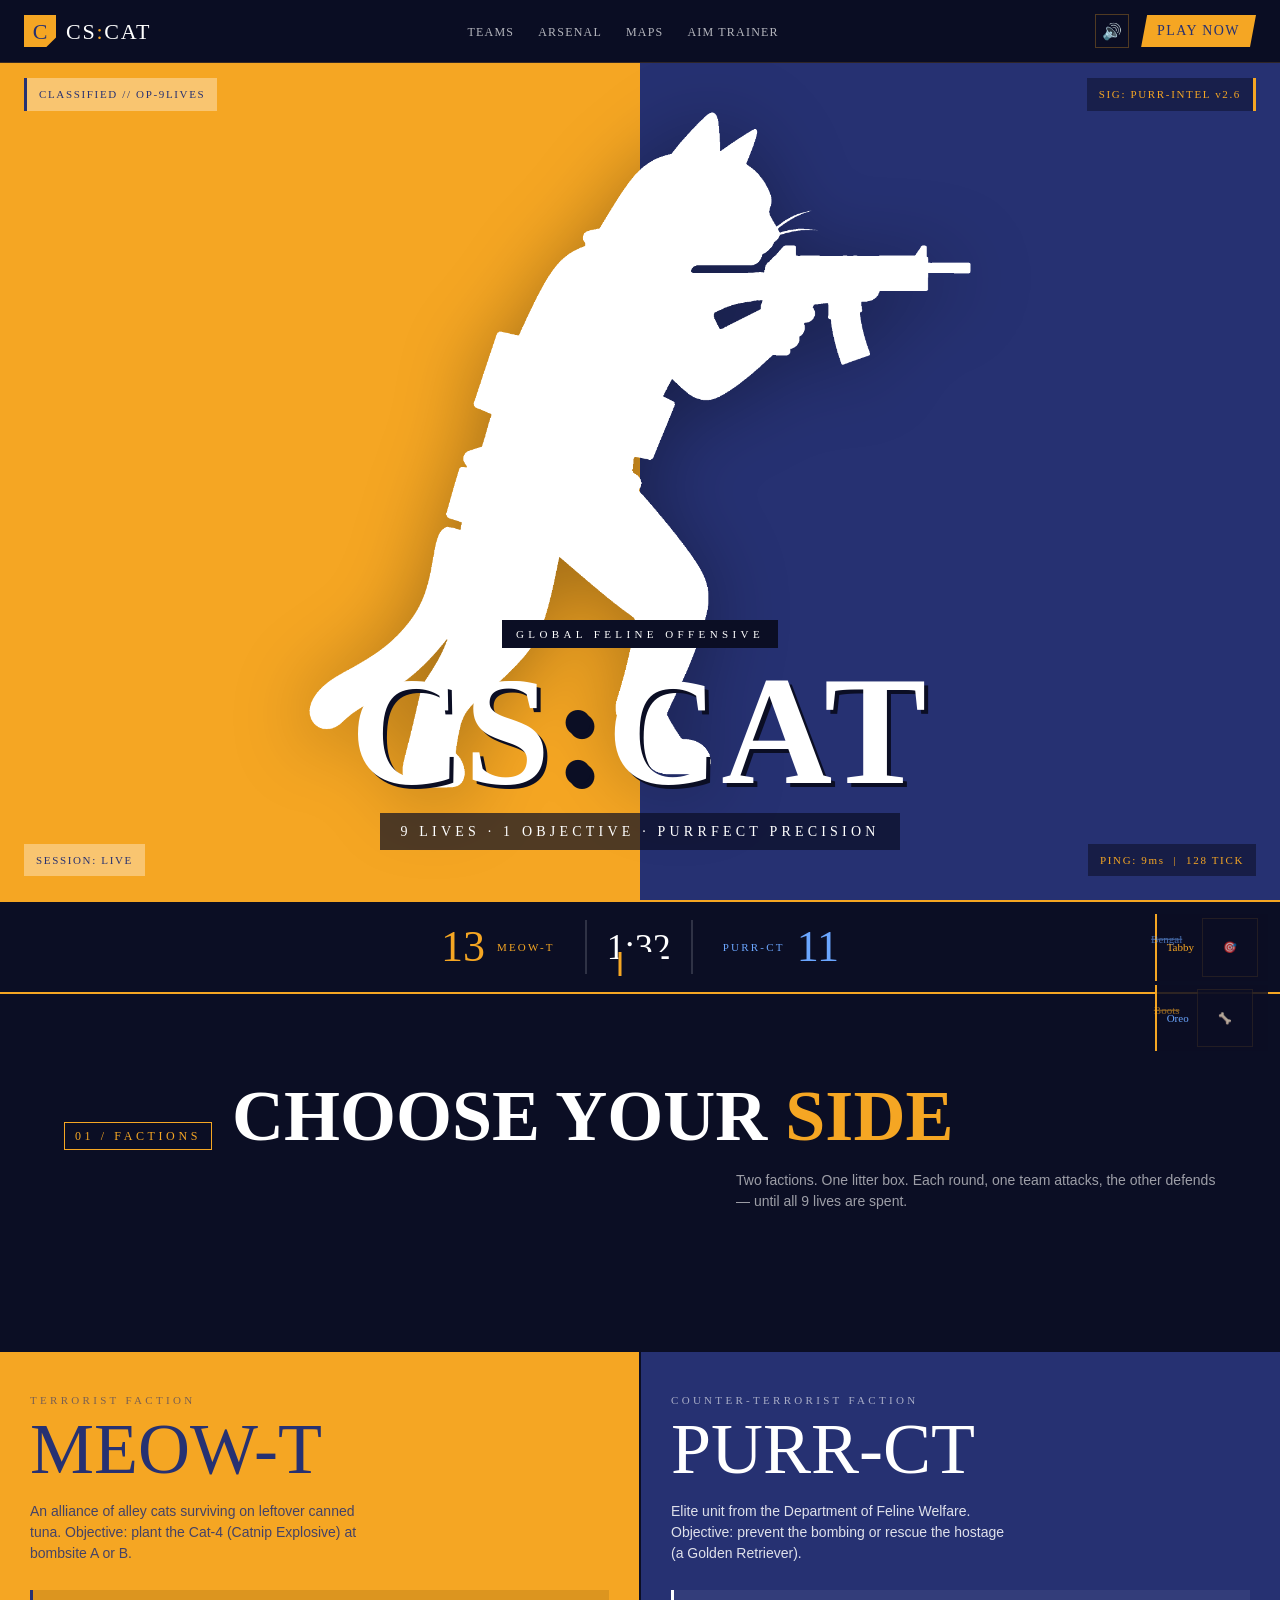
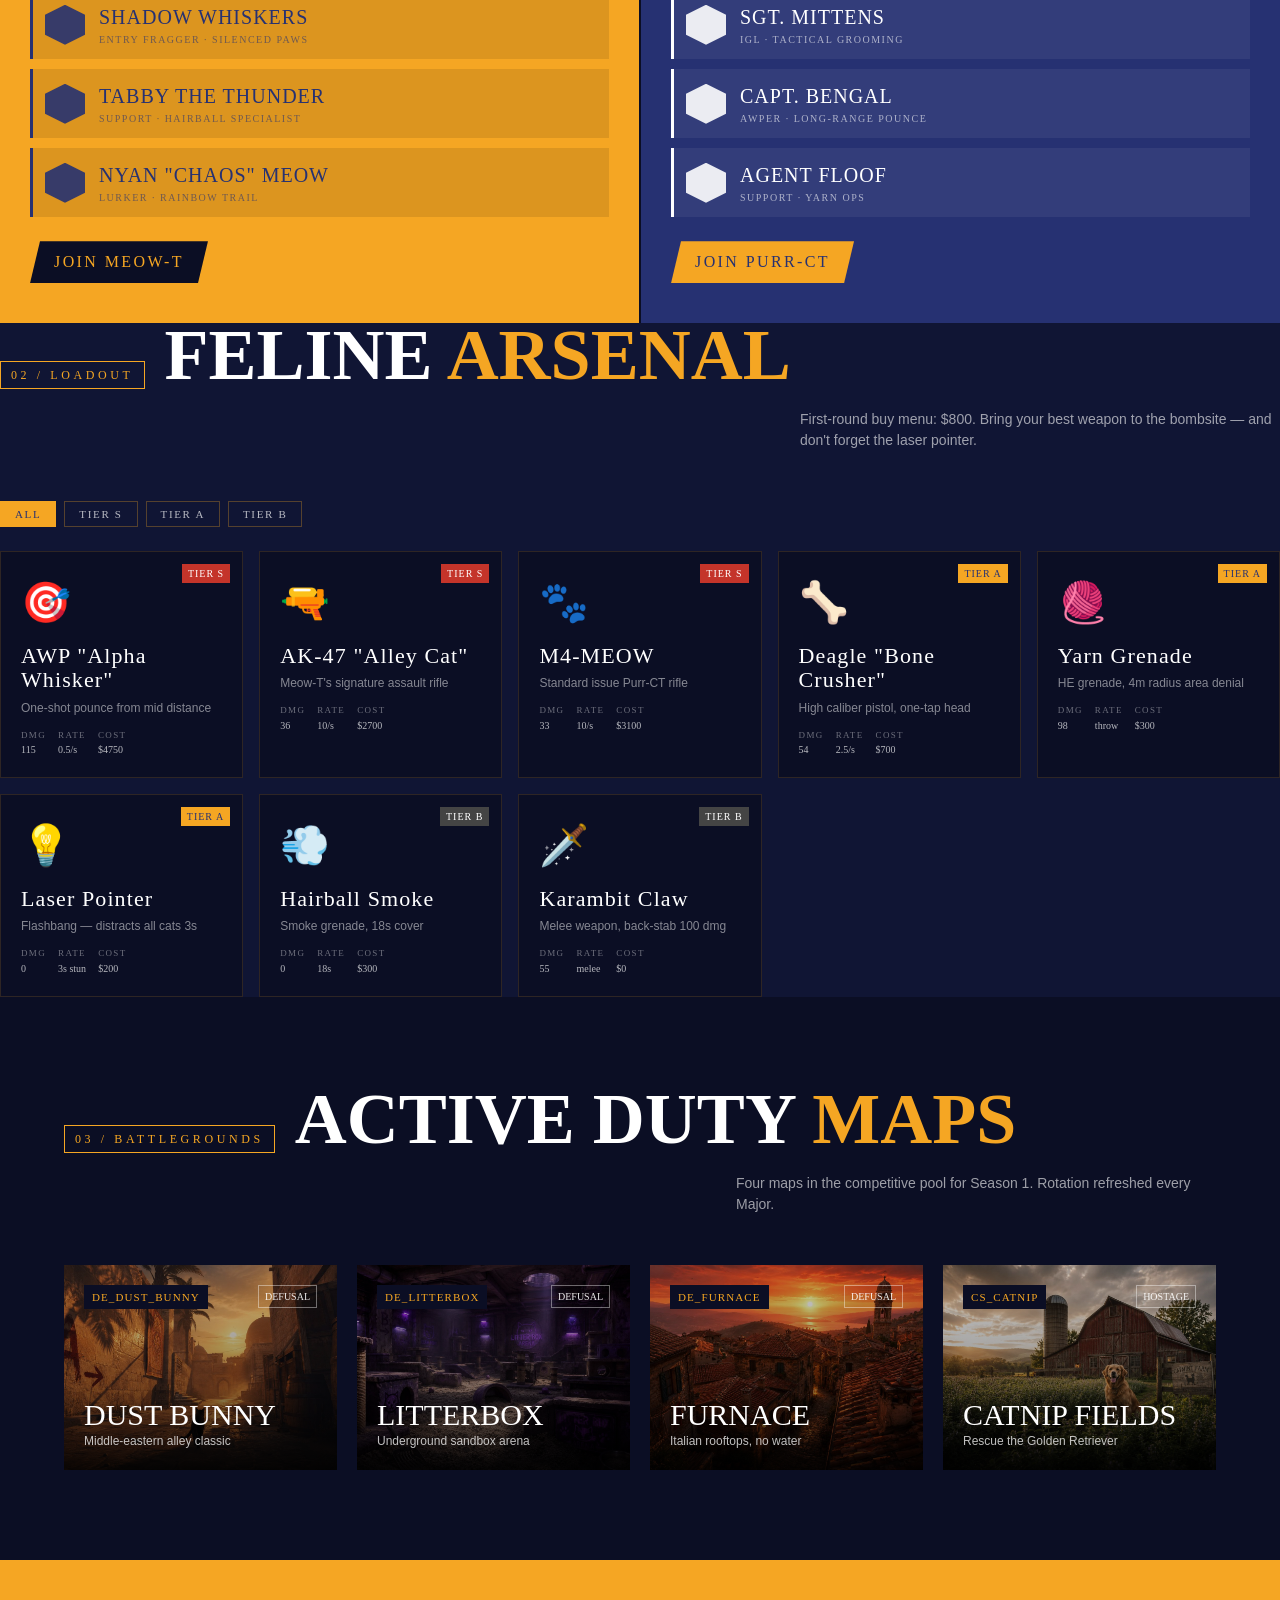
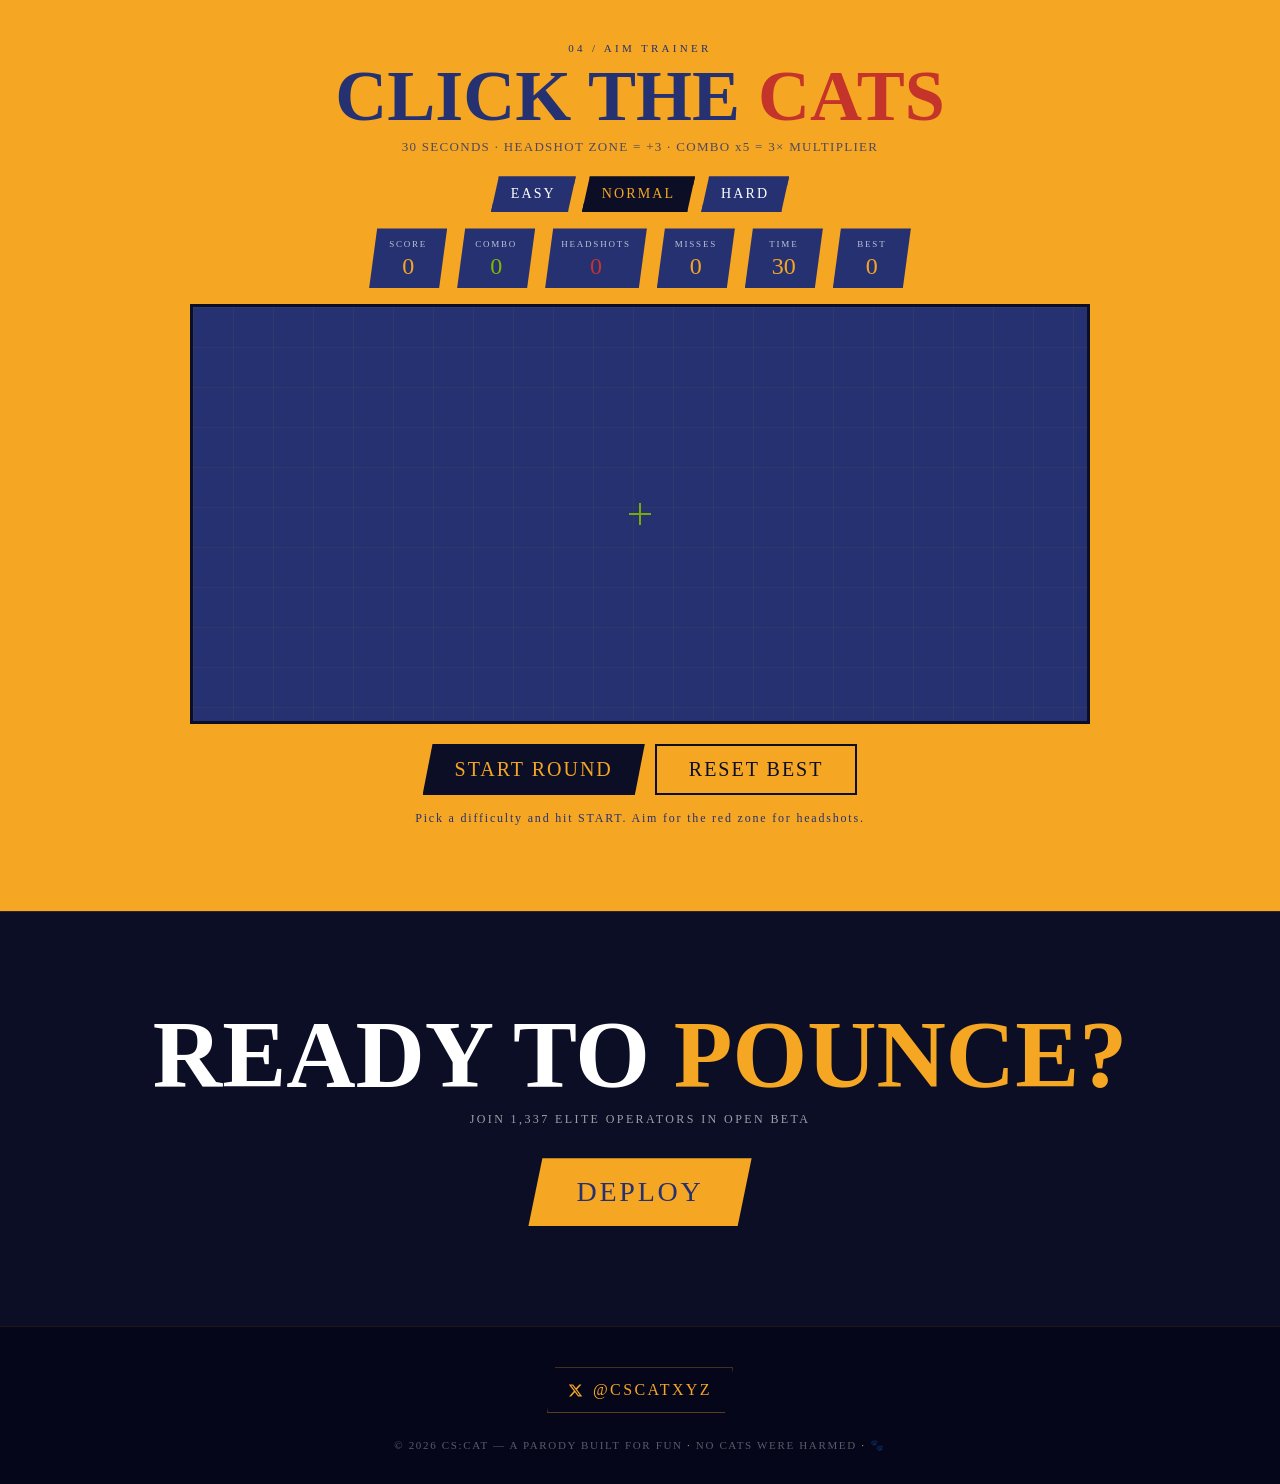
==== commit a1ca5f00: "Add files via upload" ====
--- a/index.html
+++ b/index.html
@@ -207,7 +207,17 @@
 </section>
 
 <footer>
-  © 2026 CS:CAT — A PARODY BUILT FOR FUN <span class="paw">·</span> NO CATS WERE HARMED <span class="paw">·</span> 🐾
+  <div class="footer-social">
+    <a href="https://x.com/cscatxyz" target="_blank" rel="noopener" class="social-link" aria-label="Follow CS:CAT on X">
+      <svg viewBox="0 0 24 24" fill="currentColor" aria-hidden="true">
+        <path d="M18.244 2.25h3.308l-7.227 8.26 8.502 11.24H16.17l-5.214-6.817L4.99 21.75H1.68l7.73-8.835L1.254 2.25H8.08l4.713 6.231zm-1.161 17.52h1.833L7.084 4.126H5.117z"/>
+      </svg>
+      <span>@CSCATXYZ</span>
+    </a>
+  </div>
+  <div class="footer-copy">
+    © 2026 CS:CAT — A PARODY BUILT FOR FUN <span class="paw">·</span> NO CATS WERE HARMED <span class="paw">·</span> 🐾
+  </div>
 </footer>
 
 <!-- MODAL -->
--- a/styles.css
+++ b/styles.css
@@ -390,15 +390,15 @@
   transition: transform 0.3s;
 }
 .map-card:hover { transform: scale(1.02); }
-.map-1 { background: linear-gradient(135deg, #C4874A 0%, #8B5E2F 100%); }
-.map-2 { background: linear-gradient(135deg, #4B4266 0%, #2A2540 100%); }
-.map-3 { background: linear-gradient(135deg, #C4342A 0%, #6B1F1A 100%); }
-.map-4 { background: linear-gradient(135deg, #4A7B4B 0%, #2A5030 100%); }
+.map-1 { background: #8B5E2F url('dust-bunny.jpg') center/cover no-repeat; }
+.map-2 { background: #2A2540 url('litterbox.jpg') center/cover no-repeat; }
+.map-3 { background: #6B1F1A url('furnace.jpg') center/cover no-repeat; }
+.map-4 { background: #2A5030 url('catnip-fields.jpg') center/cover no-repeat; }
 .map-overlay {
   position: absolute; inset: 0;
   padding: 20px;
   display: flex; flex-direction: column; justify-content: space-between;
-  background: linear-gradient(to top, rgba(0,0,0,0.75) 0%, transparent 60%);
+  background: linear-gradient(to top, rgba(0,0,0,0.9) 0%, rgba(0,0,0,0.4) 40%, rgba(0,0,0,0.2) 100%);
 }
 .map-tag-row { display: flex; justify-content: space-between; align-items: flex-start; }
 .map-code { font-family: 'JetBrains Mono'; font-size: 11px; background: var(--dark); color: var(--yellow); padding: 4px 8px; letter-spacing: 0.1em; }
@@ -643,7 +643,7 @@
 /* ============ FOOTER ============ */
 footer {
   background: #05061A;
-  padding: 30px 24px;
+  padding: 40px 24px 30px;
   text-align: center;
   color: rgba(255,255,255,0.4);
   font-family: 'JetBrains Mono';
@@ -652,6 +652,40 @@
   border-top: 1px solid rgba(245,166,35,0.1);
 }
 footer .paw { color: var(--yellow); }
+.footer-social {
+  display: flex;
+  justify-content: center;
+  gap: 12px;
+  margin-bottom: 24px;
+}
+.social-link {
+  display: inline-flex;
+  align-items: center;
+  gap: 10px;
+  color: var(--yellow);
+  text-decoration: none;
+  padding: 10px 20px;
+  border: 1px solid rgba(245,166,35,0.35);
+  font-family: 'Bebas Neue';
+  font-size: 16px;
+  letter-spacing: 0.15em;
+  transition: all 0.2s;
+  clip-path: polygon(8px 0, 100% 0, calc(100% - 8px) 100%, 0 100%);
+}
+.social-link:hover {
+  background: var(--yellow);
+  color: var(--navy);
+  border-color: var(--yellow);
+  transform: translateY(-2px);
+}
+.social-link svg {
+  width: 15px;
+  height: 15px;
+  flex-shrink: 0;
+}
+.footer-copy {
+  opacity: 0.85;
+}
 
 /* ============ TOAST ============ */
 .toast {
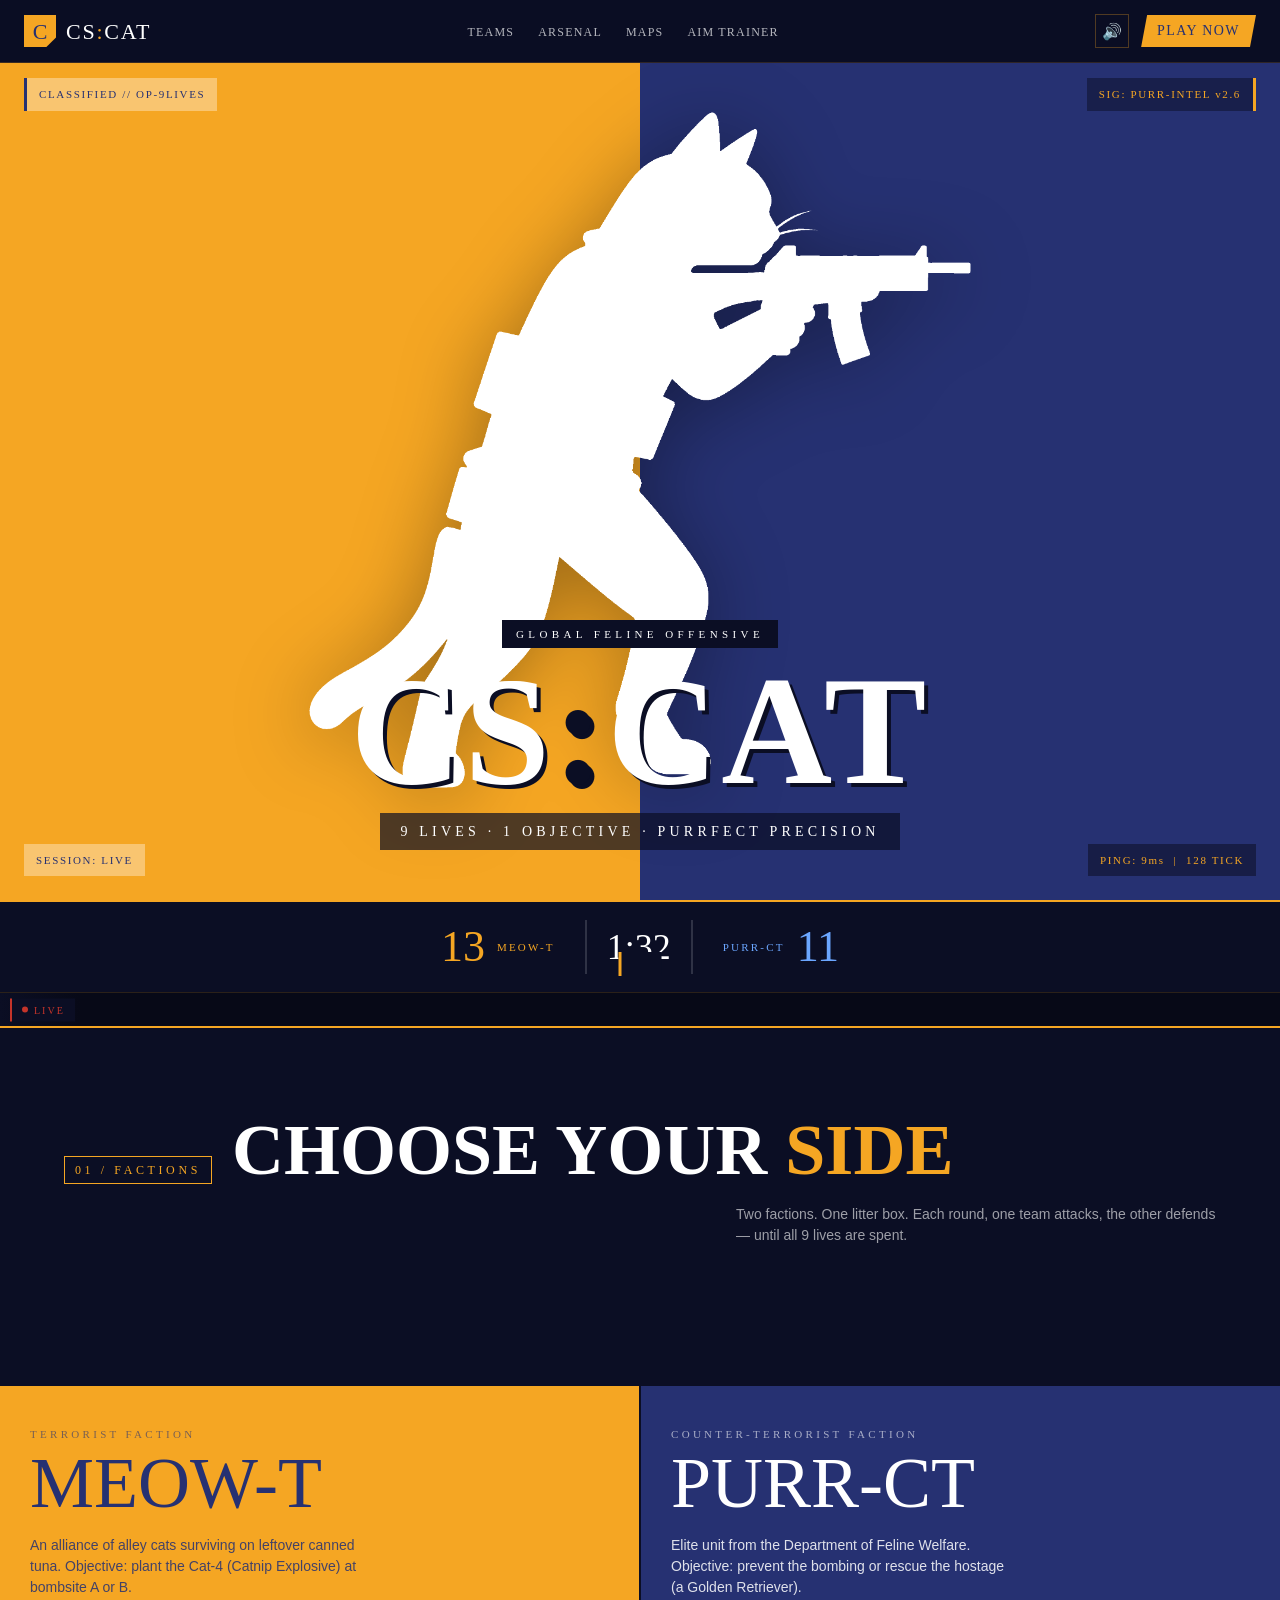
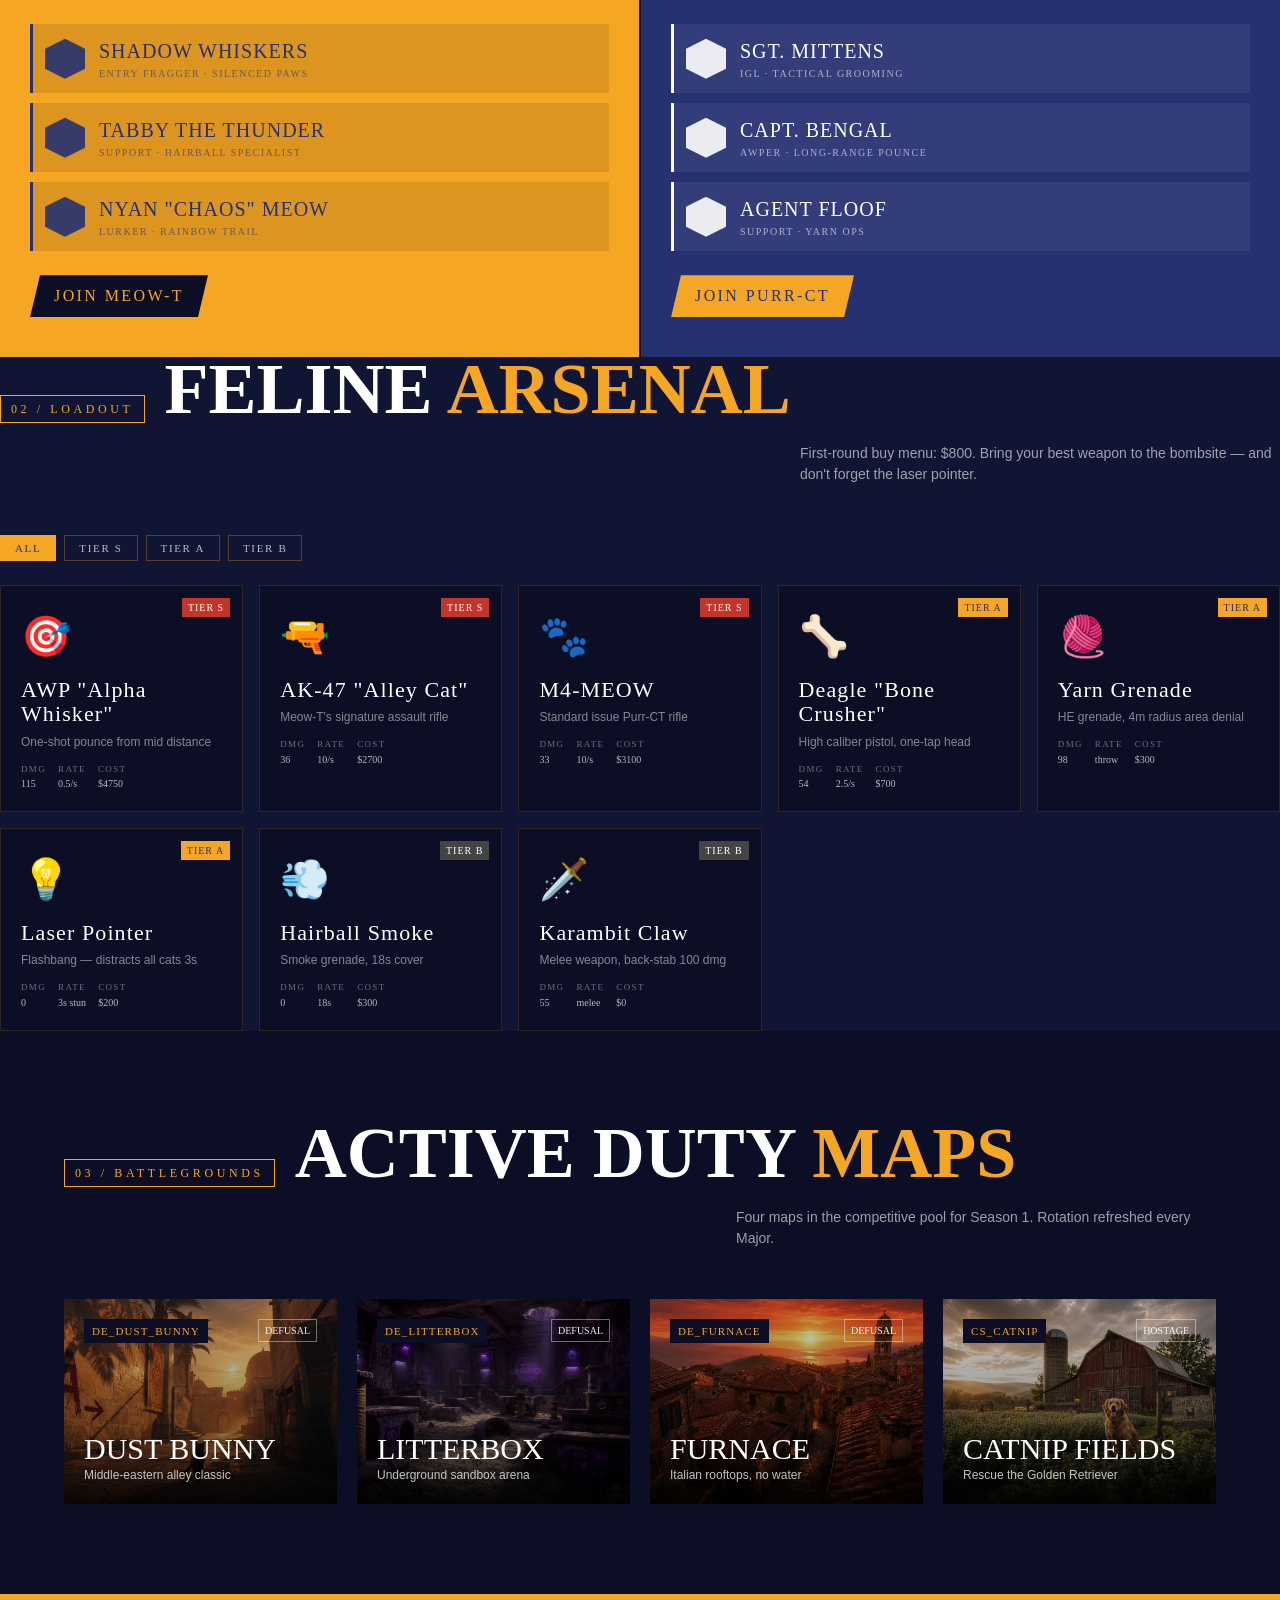
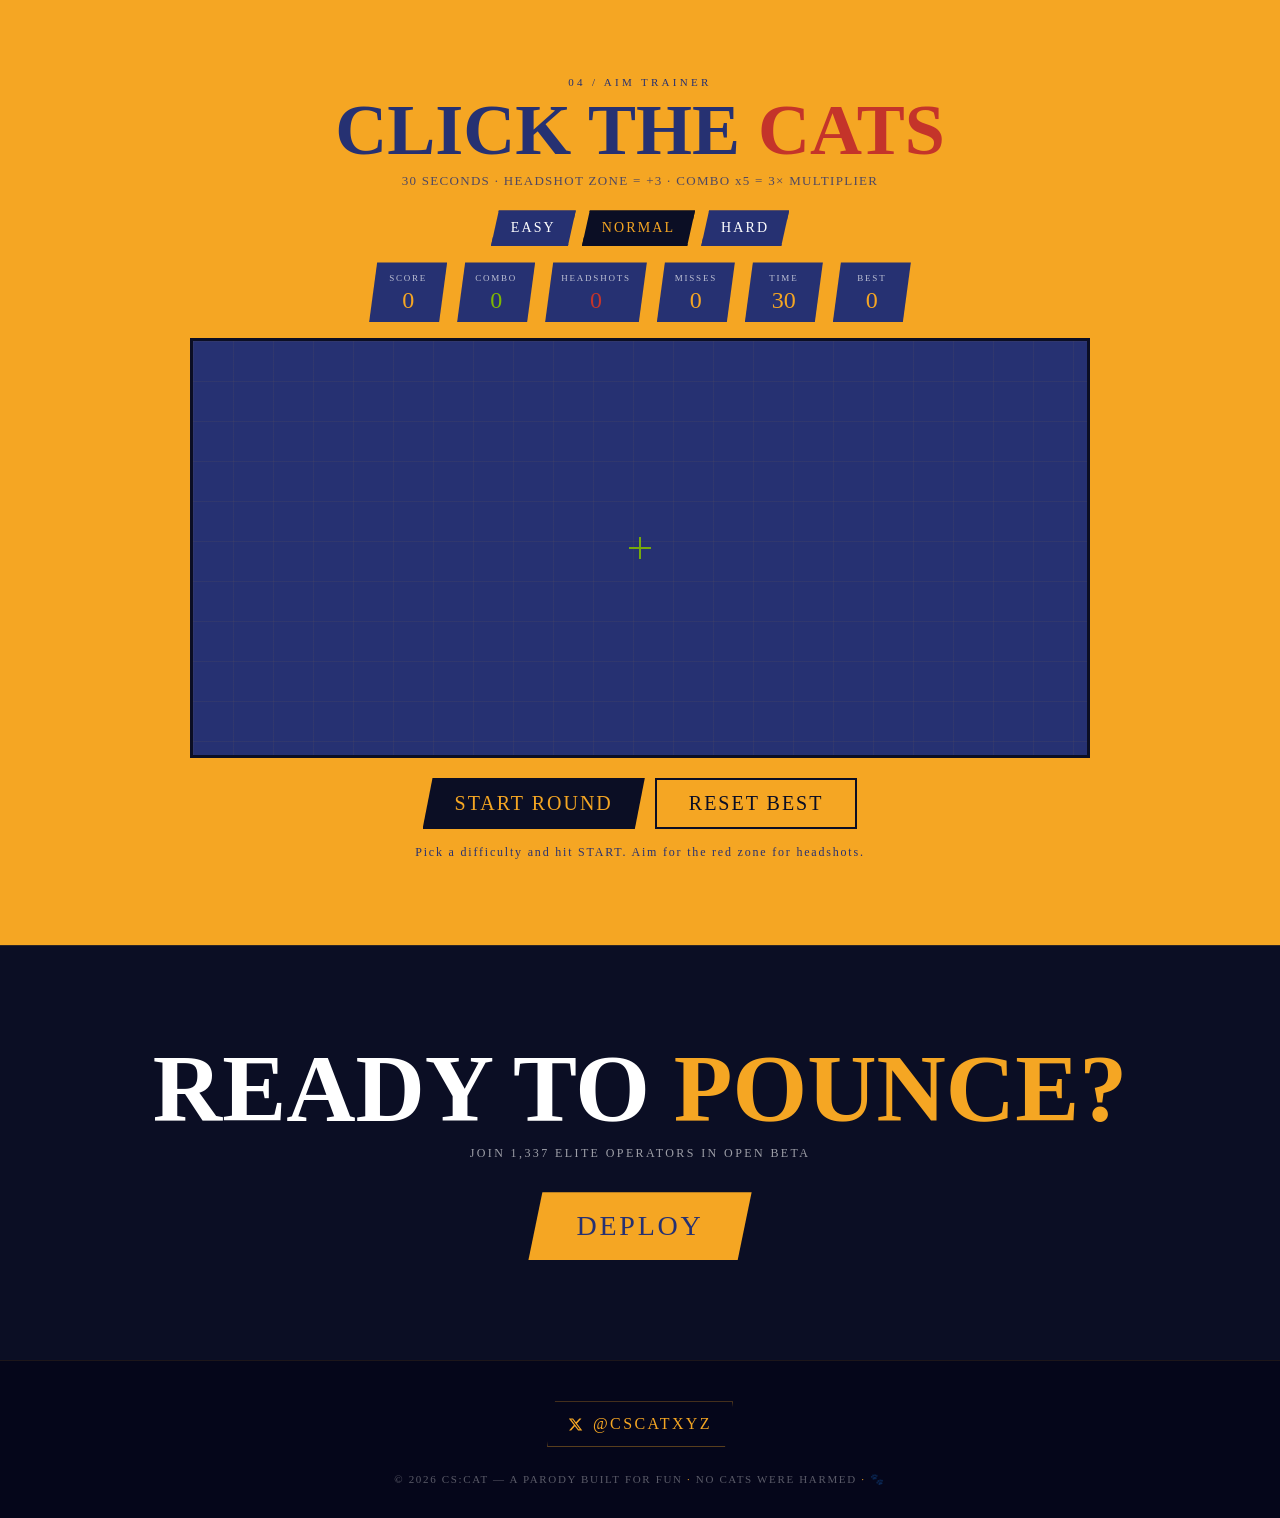
==== commit 19d72d96: "Add files via upload" ====
--- a/index.html
+++ b/index.html
@@ -58,7 +58,9 @@
       <span class="score" id="ctScore">11</span>
     </div>
   </div>
-  <div class="killfeed" id="killfeed"></div>
+  <div class="killfeed" id="killfeed">
+    <div class="live-badge"><span class="live-dot"></span>LIVE</div>
+  </div>
 </div>
 
 <!-- TEAMS -->
--- a/styles.css
+++ b/styles.css
@@ -193,36 +193,70 @@
 @keyframes pulse { 50% { opacity: 0.4; } }
 
 .killfeed {
-  position: absolute;
-  top: 12px; right: 12px;
-  display: flex; flex-direction: column;
-  gap: 4px;
+  position: relative;
+  width: 100%;
+  height: 34px;
+  overflow: hidden;
+  background: rgba(0,0,0,0.35);
+  border-top: 1px solid rgba(245,166,35,0.15);
+}
+.killfeed::after {
+  content: '';
+  position: absolute;
+  left: 0; top: 0; bottom: 0;
+  width: 80px;
+  background: linear-gradient(to right, var(--dark), transparent);
   pointer-events: none;
-  max-width: 320px;
+  z-index: 2;
+}
+.live-badge {
+  position: absolute;
+  left: 10px; top: 50%;
+  transform: translateY(-50%);
+  z-index: 3;
+  background: var(--dark);
+  color: var(--red);
+  padding: 4px 10px;
+  font-family: 'JetBrains Mono';
+  font-size: 10px;
+  letter-spacing: 0.2em;
+  display: flex; align-items: center; gap: 6px;
+  border-left: 2px solid var(--red);
+}
+.live-dot {
+  width: 6px; height: 6px;
+  background: var(--red);
+  border-radius: 50%;
+  animation: livePulse 1.5s infinite;
+}
+@keyframes livePulse {
+  0%, 100% { opacity: 1; }
+  50% { opacity: 0.3; }
 }
 .kill-item {
-  display: flex; align-items: center; gap: 8px;
-  background: rgba(11,14,36,0.85);
-  padding: 4px 10px;
+  position: absolute;
+  top: 50%;
+  left: 100%;
+  transform: translateY(-50%);
+  display: inline-flex; align-items: center; gap: 8px;
+  padding: 4px 12px;
   font-family: 'JetBrains Mono';
   font-size: 11px;
-  border-left: 2px solid var(--yellow);
-  animation: killIn 0.3s ease-out;
-  transition: opacity 0.5s;
-}
-.kill-item.fading { opacity: 0; }
+  white-space: nowrap;
+  animation: killTick 14s linear forwards;
+  will-change: left;
+}
+@keyframes killTick {
+  from { left: 100%; }
+  to { left: -420px; }
+}
 .kill-item .attacker.t { color: var(--yellow); }
 .kill-item .attacker.ct { color: var(--ct-blue); }
 .kill-item .target.t { color: var(--yellow); opacity: 0.6; text-decoration: line-through; }
 .kill-item .target.ct { color: var(--ct-blue); opacity: 0.6; text-decoration: line-through; }
 .kill-item .weapon { color: var(--white); opacity: 0.7; }
 .kill-item .hs { color: var(--red); font-size: 10px; }
-@keyframes killIn {
-  from { opacity: 0; transform: translateX(30px); }
-  to { opacity: 1; transform: translateX(0); }
-}
 @media (max-width: 720px) {
-  .killfeed { position: static; margin: 0 12px 12px; max-width: 100%; }
   .round-hud { flex-wrap: wrap; gap: 16px; padding: 14px; }
   .hud-timer { font-size: 28px; min-width: 80px; padding: 0 12px; }
 }
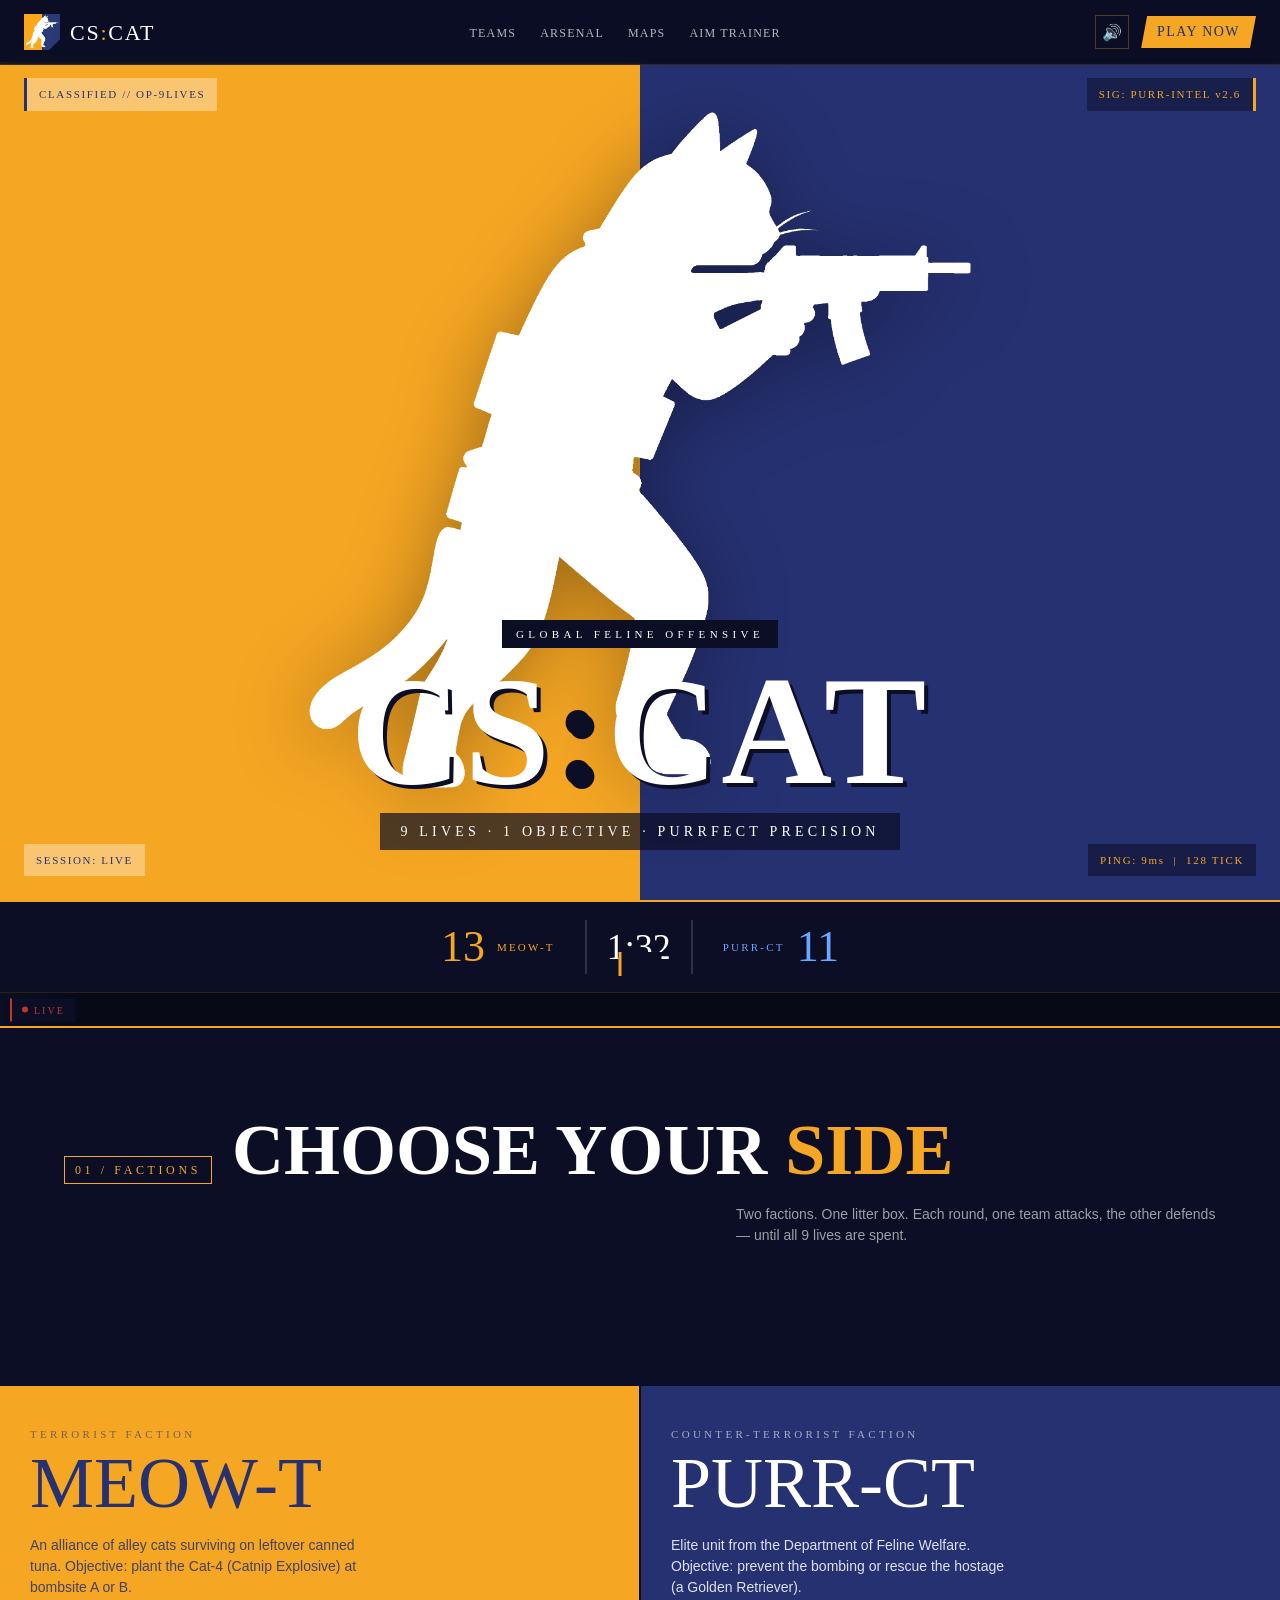
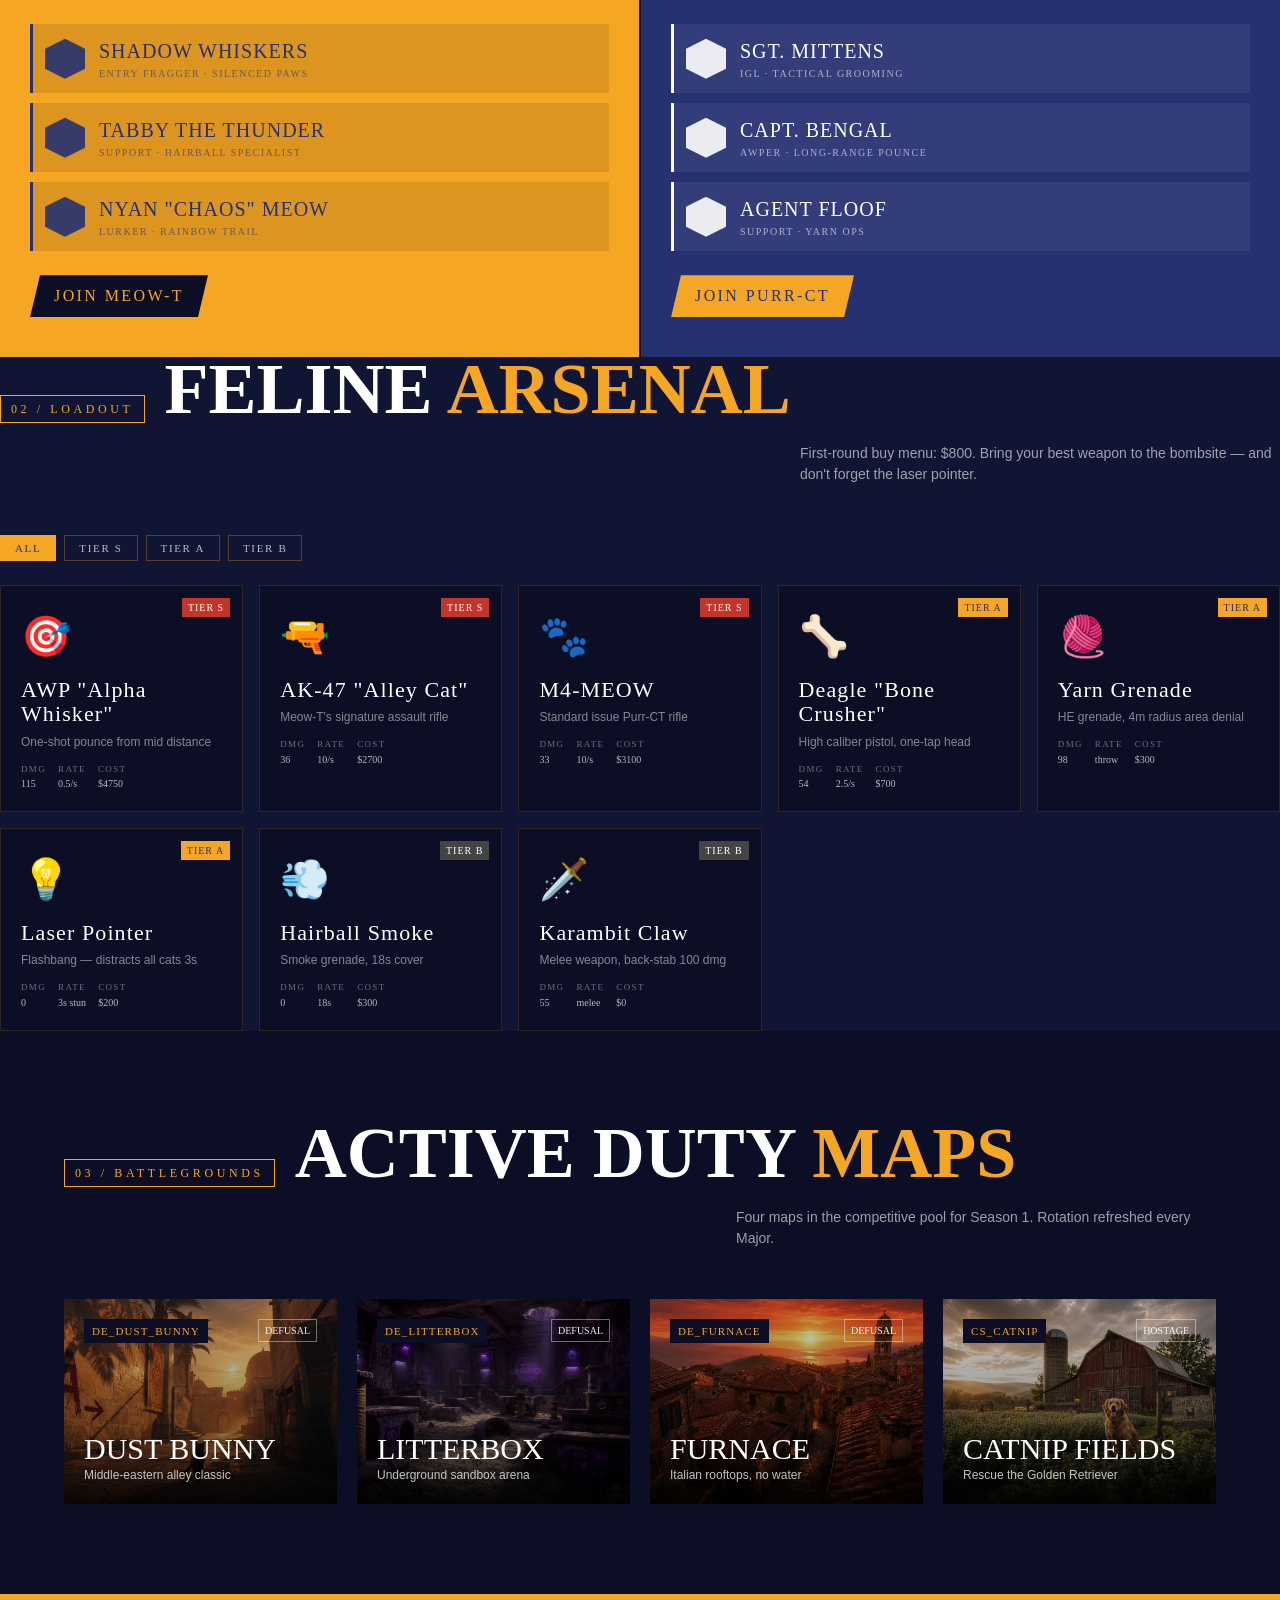
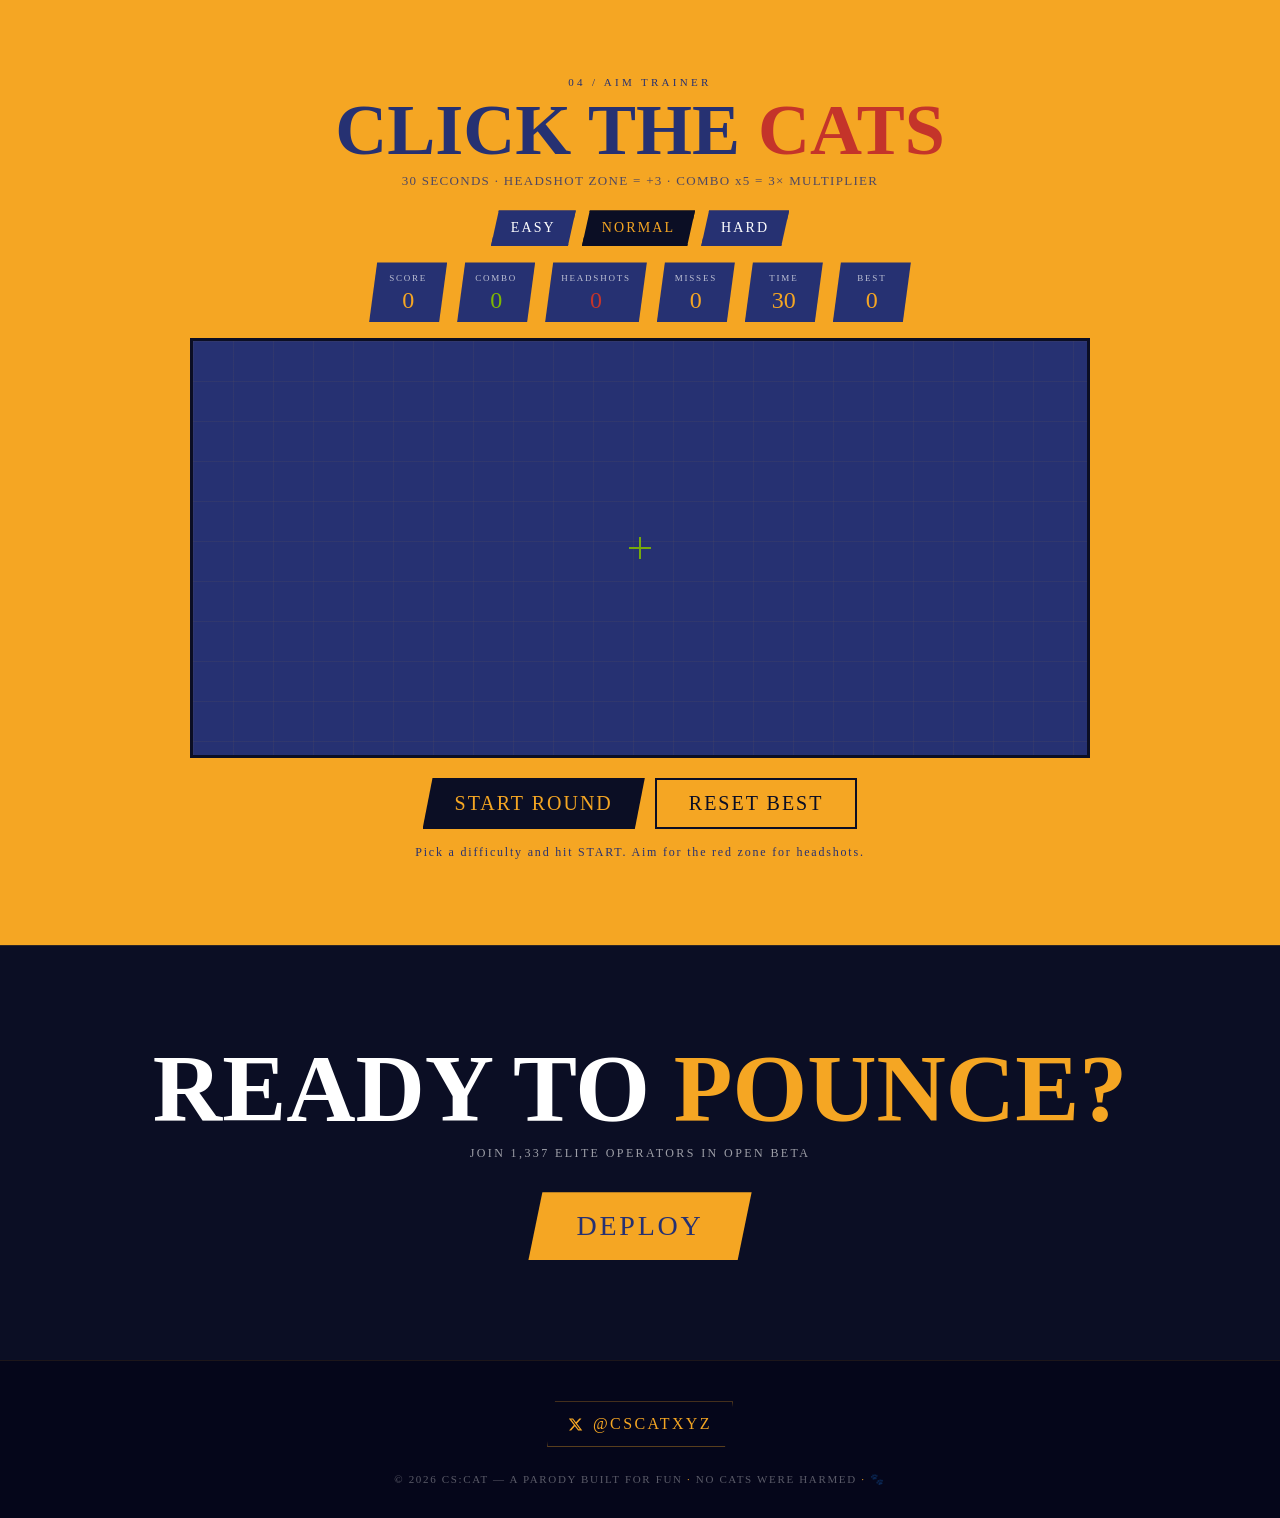
==== commit e82b1422: "Add files via upload" ====
--- a/index.html
+++ b/index.html
@@ -11,7 +11,7 @@
 
 <nav>
   <div class="brand">
-    <div class="brand-mark">C</div>
+    <div class="brand-mark"><img src="logo.png" alt="CS:CAT logo"></div>
     <div class="brand-name">CS<span class="colon">:</span>CAT</div>
   </div>
   <ul>
--- a/styles.css
+++ b/styles.css
@@ -34,11 +34,16 @@
 }
 .brand { display: flex; align-items: center; gap: 10px; }
 .brand-mark {
-  width: 32px; height: 32px;
-  background: var(--yellow);
+  width: 36px; height: 36px;
   display: flex; align-items: center; justify-content: center;
-  font-family: 'Bebas Neue'; color: var(--navy); font-size: 22px;
   clip-path: polygon(0 0, 100% 0, 100% 70%, 70% 100%, 0 100%);
+  overflow: hidden;
+}
+.brand-mark img {
+  width: 100%;
+  height: 100%;
+  object-fit: cover;
+  display: block;
 }
 .brand-name { font-family: 'Bebas Neue'; font-size: 22px; letter-spacing: 0.08em; }
 .brand-name .colon { color: var(--yellow); }
@@ -236,19 +241,19 @@
 .kill-item {
   position: absolute;
   top: 50%;
-  left: 100%;
-  transform: translateY(-50%);
+  left: 0;
+  transform: translate3d(100vw, -50%, 0);
   display: inline-flex; align-items: center; gap: 8px;
   padding: 4px 12px;
   font-family: 'JetBrains Mono';
   font-size: 11px;
   white-space: nowrap;
-  animation: killTick 14s linear forwards;
-  will-change: left;
+  will-change: transform;
+  animation: killTick 18s linear forwards;
 }
 @keyframes killTick {
-  from { left: 100%; }
-  to { left: -420px; }
+  from { transform: translate3d(100vw, -50%, 0); }
+  to   { transform: translate3d(-100vw, -50%, 0); }
 }
 .kill-item .attacker.t { color: var(--yellow); }
 .kill-item .attacker.ct { color: var(--ct-blue); }
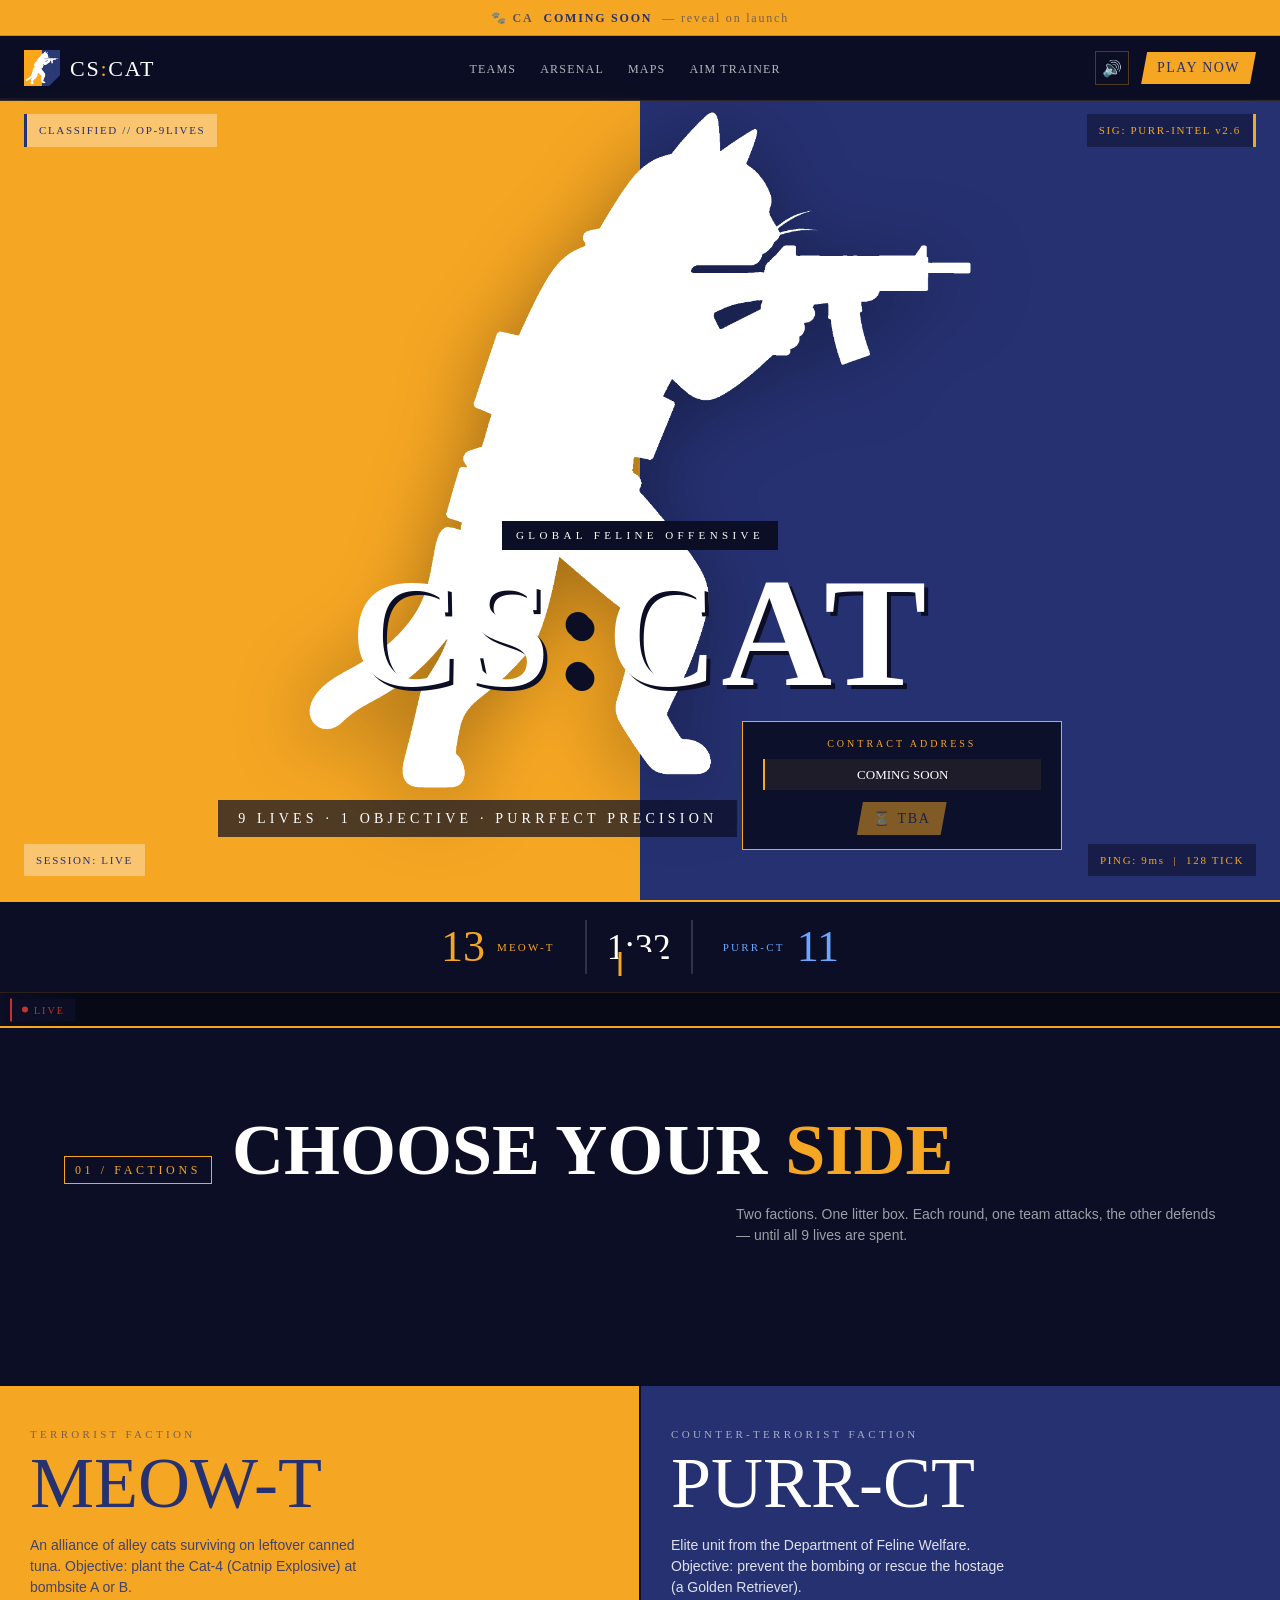
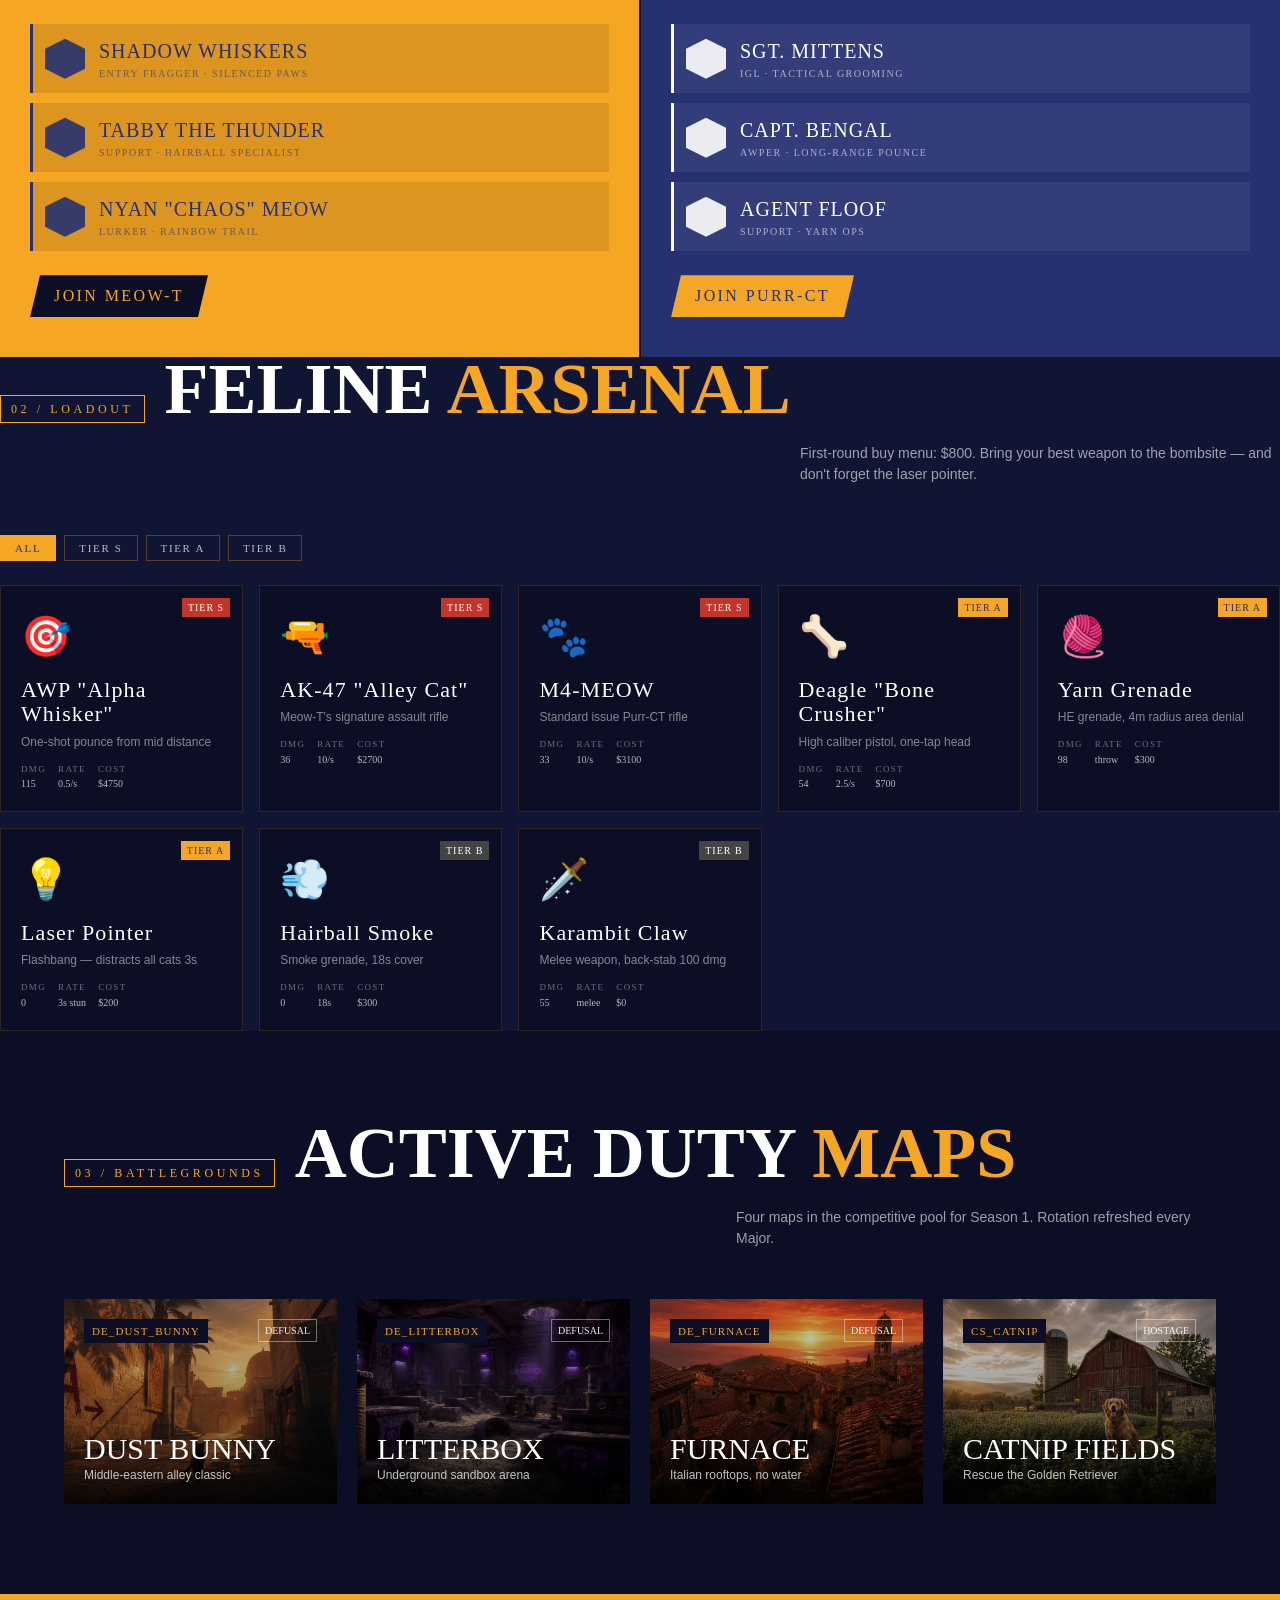
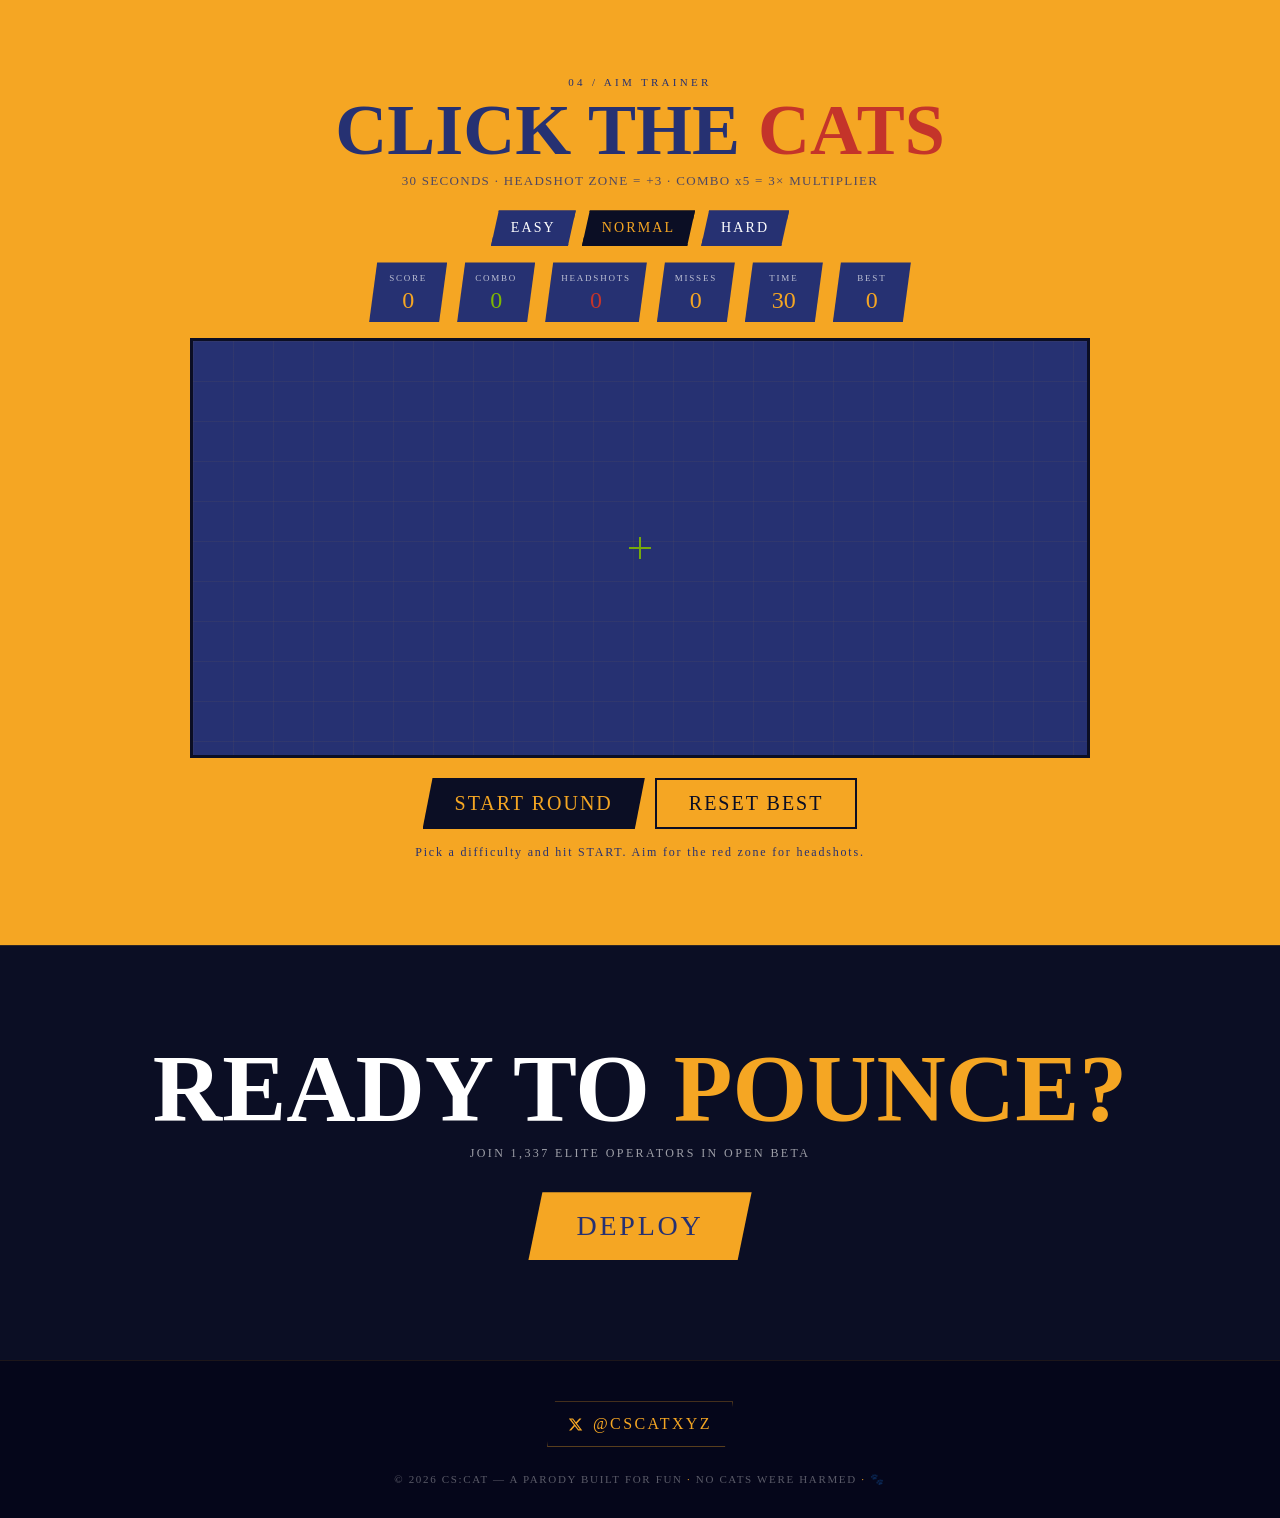
==== commit 5a9a04a9: "Add files via upload" ====
--- a/index.html
+++ b/index.html
@@ -9,6 +9,15 @@
 </head>
 <body>
 
+<!-- CA TOP BAR -->
+<div class="ca-topbar" id="caTopbar">
+  <div class="ca-topbar-inner" id="caTopbarBtn">
+    <span class="ca-topbar-label">🐾 CA</span>
+    <span class="ca-topbar-addr" id="caTopbarAddr">COMING SOON</span>
+    <span class="ca-topbar-hint" id="caTopbarHint">— reveal on launch</span>
+  </div>
+</div>
+
 <nav>
   <div class="brand">
     <div class="brand-mark"><img src="logo.png" alt="CS:CAT logo"></div>
@@ -42,6 +51,19 @@
     <div class="hero-eyebrow">GLOBAL FELINE OFFENSIVE</div>
     <h1 class="hero-title">CS<span class="colon">:</span>CAT</h1>
     <div class="hero-tagline">9 LIVES · 1 OBJECTIVE · PURRFECT PRECISION</div>
+
+    <div class="hero-ca-card" id="heroCaCard">
+      <div class="hero-ca-label">CONTRACT ADDRESS</div>
+      <div class="hero-ca-addr" id="heroCaAddr">COMING SOON</div>
+      <div class="hero-ca-actions">
+        <button class="hero-ca-btn" id="heroCaBtn" disabled>
+          <span>⏳</span> TBA
+        </button>
+        <a class="hero-ca-btn secondary" id="heroCaExplorer" href="#" target="_blank" rel="noopener" style="display:none">
+          <span>🔗</span> EXPLORER
+        </a>
+      </div>
+    </div>
   </div>
 </section>
 
--- a/styles.css
+++ b/styles.css
@@ -22,9 +22,45 @@
 }
 button { font-family: inherit; }
 
+/* ============ CA TOP BAR ============ */
+.ca-topbar {
+  position: fixed;
+  top: 0; left: 0; right: 0;
+  height: 36px;
+  background: var(--yellow);
+  color: var(--navy);
+  z-index: 110;
+  display: flex;
+  align-items: center;
+  justify-content: center;
+  transition: background 0.3s, color 0.3s;
+  border-bottom: 1px solid rgba(11,14,36,0.2);
+}
+.ca-topbar.copied {
+  background: var(--green);
+  color: var(--white);
+}
+.ca-topbar-inner {
+  display: flex; align-items: center; gap: 10px;
+  font-family: 'JetBrains Mono';
+  font-size: 12px;
+  letter-spacing: 0.15em;
+  cursor: pointer;
+  padding: 0 20px;
+  user-select: none;
+  font-weight: 700;
+}
+.ca-topbar.disabled .ca-topbar-inner { cursor: default; }
+.ca-topbar-label { opacity: 0.7; }
+.ca-topbar-hint { opacity: 0.6; font-weight: 400; }
+@media (max-width: 720px) {
+  .ca-topbar-inner { font-size: 10px; padding: 0 12px; gap: 6px; letter-spacing: 0.1em; }
+  .ca-topbar-hint { display: none; }
+}
+
 /* ============ NAV ============ */
 nav {
-  position: fixed; top: 0; left: 0; right: 0; z-index: 100;
+  position: fixed; top: 36px; left: 0; right: 0; z-index: 100;
   padding: 14px 24px;
   background: rgba(11,14,36,0.9);
   backdrop-filter: blur(12px);
@@ -95,7 +131,7 @@
   grid-template-columns: 1fr 1fr;
   position: relative;
   overflow: hidden;
-  padding-top: 62px;
+  padding-top: 98px;
 }
 .hero-left { background: var(--yellow); }
 .hero-right { background: var(--navy); }
@@ -158,14 +194,77 @@
   letter-spacing: 0.15em;
   padding: 8px 12px;
 }
-.hud-tl { top: 78px; left: 24px; color: var(--navy); background: rgba(255,255,255,0.35); border-left: 3px solid var(--navy); }
-.hud-tr { top: 78px; right: 24px; color: var(--yellow); background: rgba(11,14,36,0.5); border-right: 3px solid var(--yellow); }
+.hud-tl { top: 114px; left: 24px; color: var(--navy); background: rgba(255,255,255,0.35); border-left: 3px solid var(--navy); }
+.hud-tr { top: 114px; right: 24px; color: var(--yellow); background: rgba(11,14,36,0.5); border-right: 3px solid var(--yellow); }
 .hud-bl { bottom: 24px; left: 24px; color: var(--navy); background: rgba(255,255,255,0.35); }
 .hud-br { bottom: 24px; right: 24px; color: var(--yellow); background: rgba(11,14,36,0.55); }
 @media (max-width: 720px) {
   .hero-content { bottom: 30px; }
   .hud-bl, .hud-br { display: none; }
-  .hud-tl, .hud-tr { font-size: 9px; padding: 4px 8px; top: 74px; }
+  .hud-tl, .hud-tr { font-size: 9px; padding: 4px 8px; top: 108px; }
+}
+
+/* ============ HERO CA CARD ============ */
+.hero-ca-card {
+  background: rgba(11,14,36,0.9);
+  backdrop-filter: blur(8px);
+  border: 1px solid var(--yellow);
+  padding: 14px 20px;
+  margin-top: 22px;
+  display: inline-block;
+  text-align: left;
+  min-width: 320px;
+  max-width: 92vw;
+  transition: all 0.3s;
+}
+.hero-ca-card.copied {
+  border-color: var(--green);
+  box-shadow: 0 0 20px rgba(127,184,0,0.3);
+}
+.hero-ca-label {
+  font-family: 'JetBrains Mono';
+  font-size: 10px;
+  letter-spacing: 0.3em;
+  color: var(--yellow);
+  margin-bottom: 8px;
+  text-align: center;
+}
+.hero-ca-addr {
+  font-family: 'JetBrains Mono';
+  font-size: 13px;
+  color: var(--white);
+  word-break: break-all;
+  margin-bottom: 12px;
+  text-align: center;
+  padding: 6px 10px;
+  background: rgba(245,166,35,0.08);
+  border-left: 2px solid var(--yellow);
+}
+.hero-ca-actions {
+  display: flex;
+  gap: 8px;
+  justify-content: center;
+}
+.hero-ca-btn {
+  background: var(--yellow);
+  color: var(--navy);
+  border: none;
+  padding: 8px 16px;
+  font-family: 'Bebas Neue';
+  font-size: 14px;
+  letter-spacing: 0.12em;
+  cursor: pointer;
+  display: inline-flex; align-items: center; gap: 6px;
+  transition: all 0.2s;
+  text-decoration: none;
+  clip-path: polygon(6px 0, 100% 0, calc(100% - 6px) 100%, 0 100%);
+}
+.hero-ca-btn:hover:not(:disabled) { transform: translateY(-1px); }
+.hero-ca-btn:disabled { opacity: 0.5; cursor: not-allowed; }
+.hero-ca-btn.secondary { background: transparent; border: 1px solid var(--yellow); color: var(--yellow); }
+@media (max-width: 720px) {
+  .hero-ca-card { min-width: 0; width: 90%; padding: 12px 14px; }
+  .hero-ca-addr { font-size: 11px; }
 }
 
 /* ============ ROUND HUD + KILL FEED ============ */
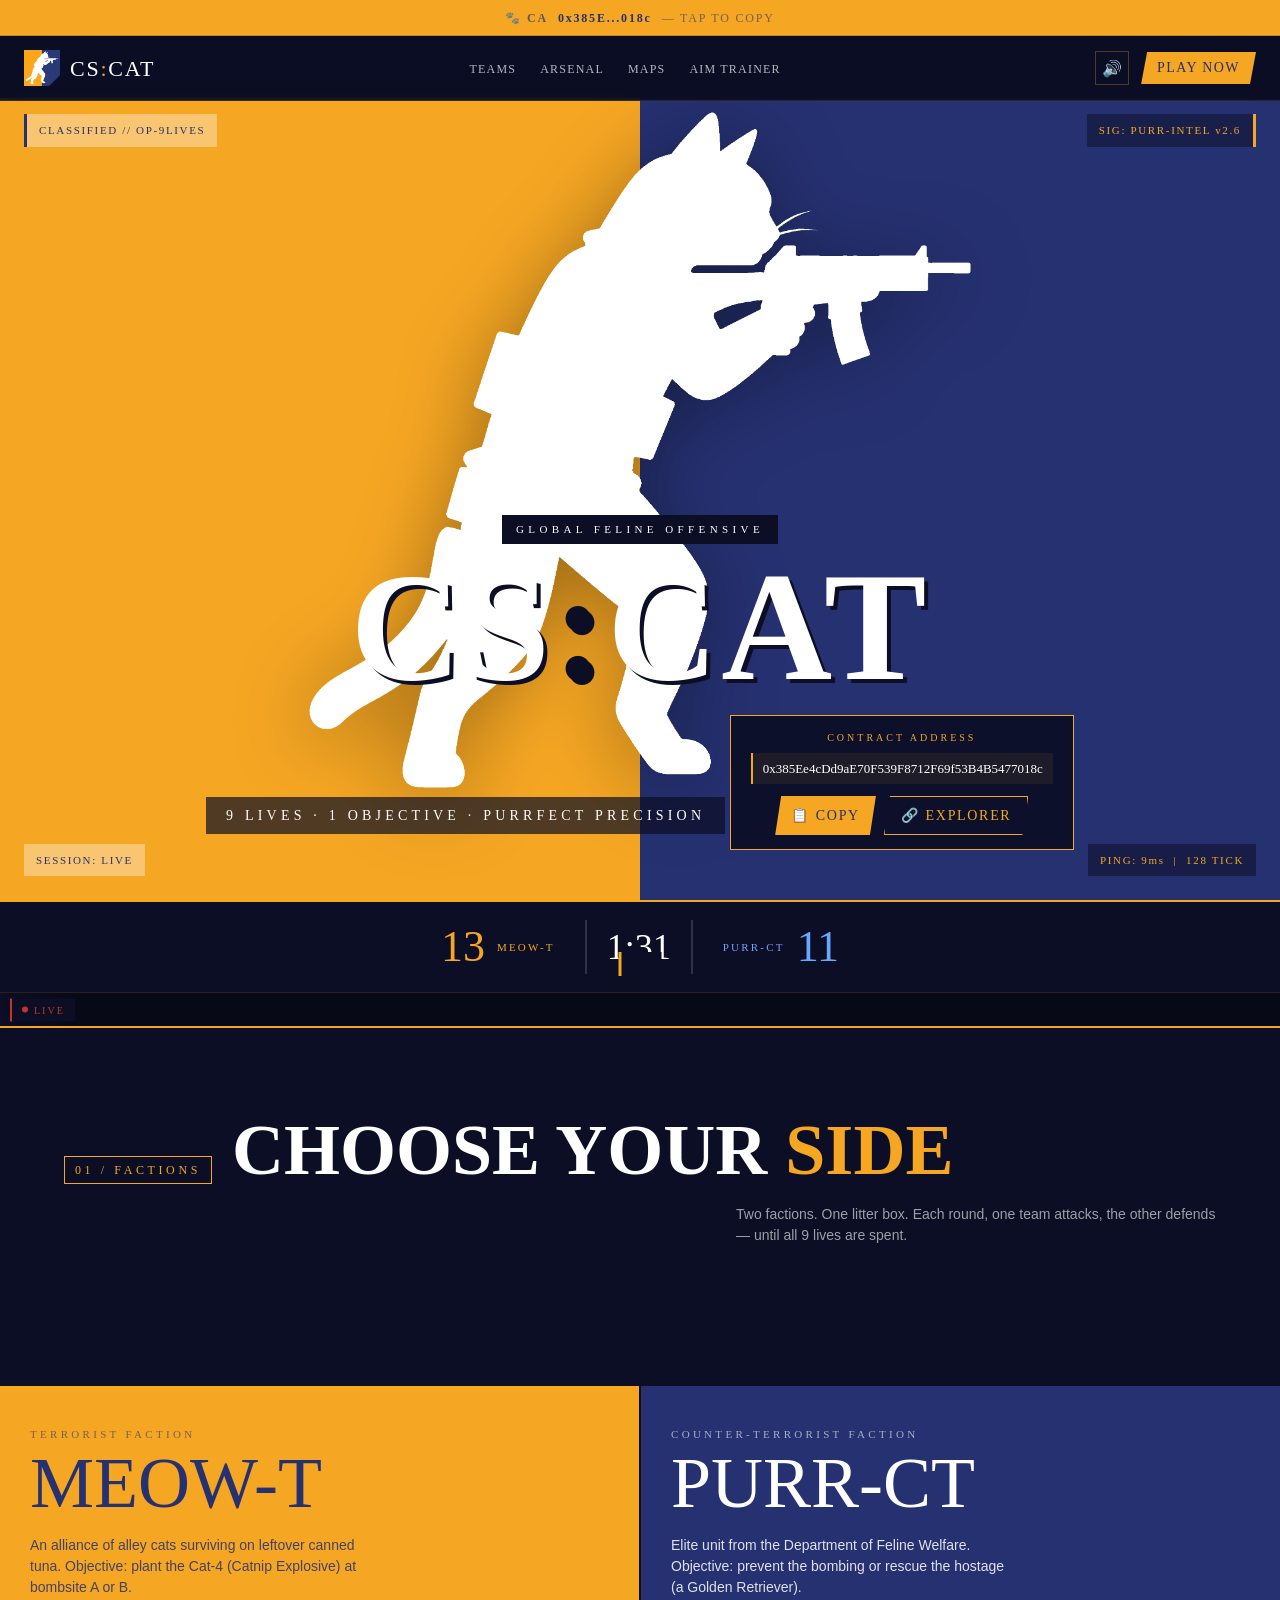
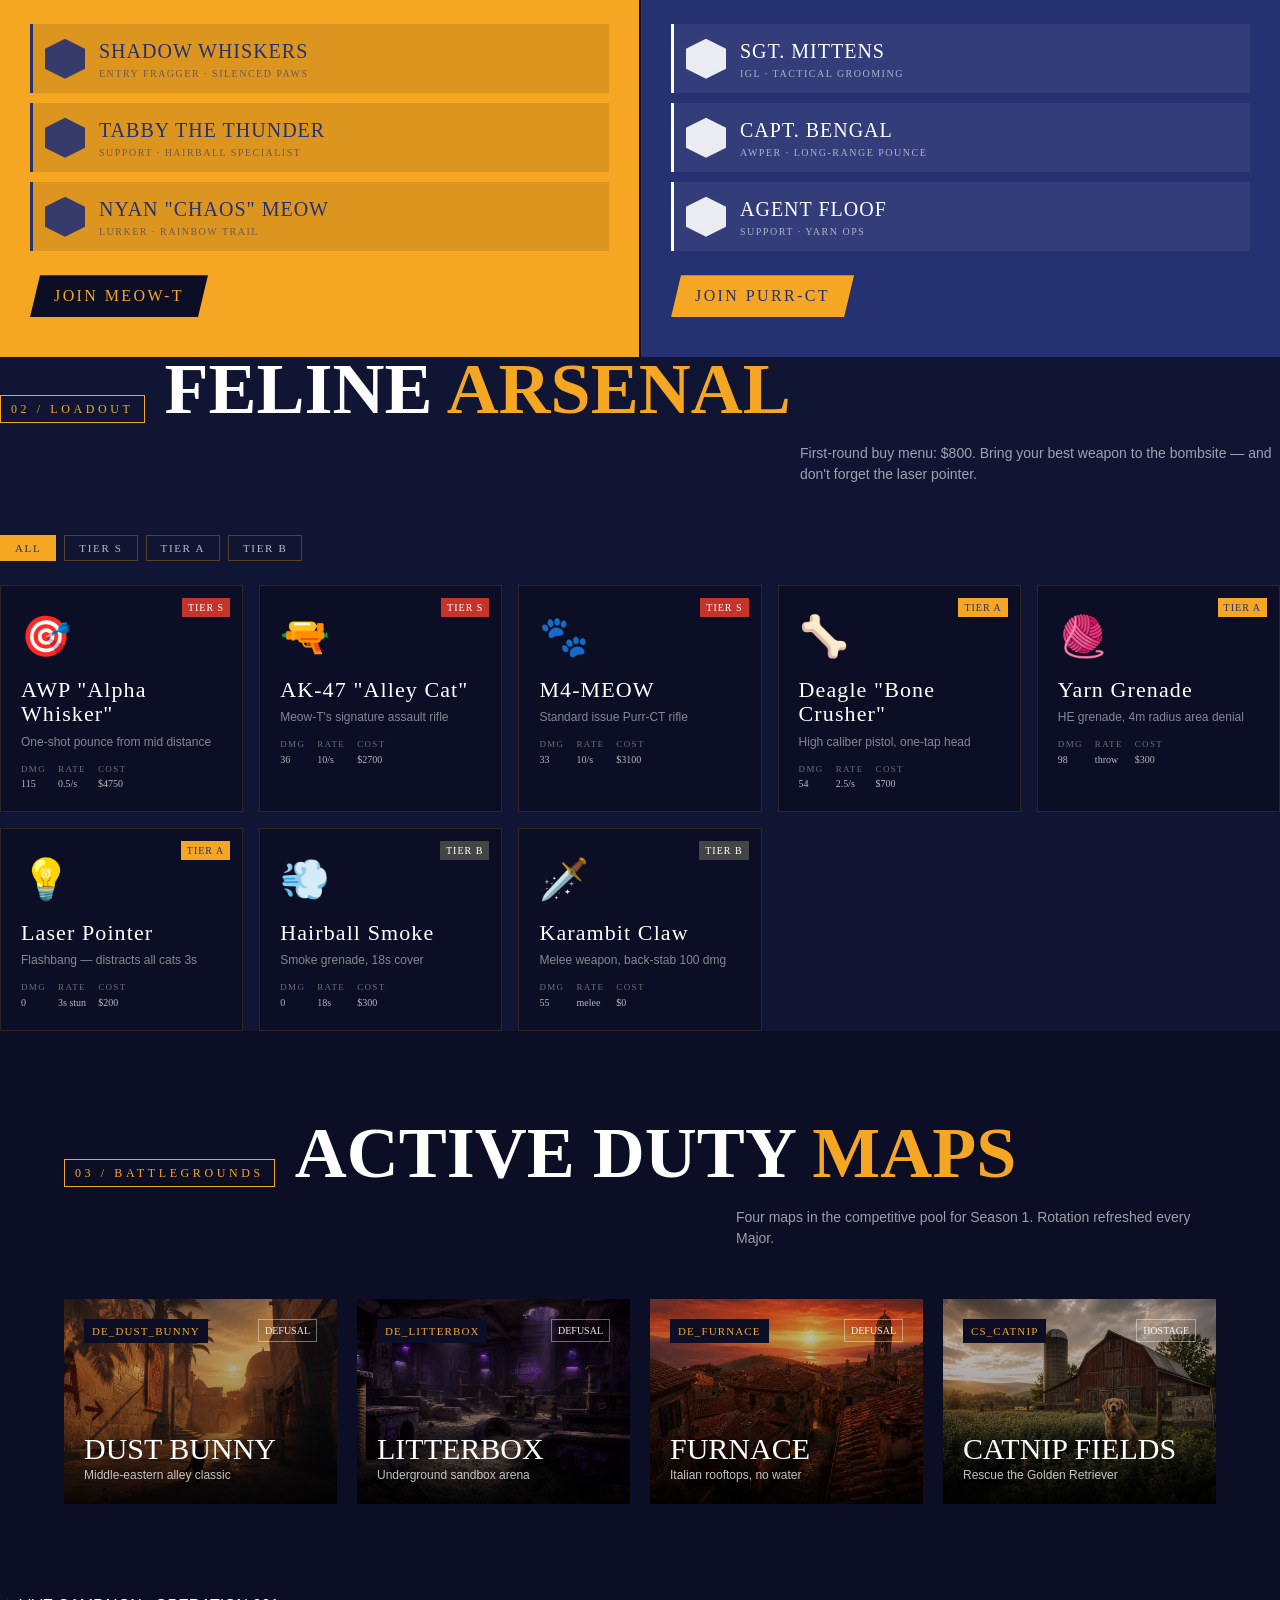
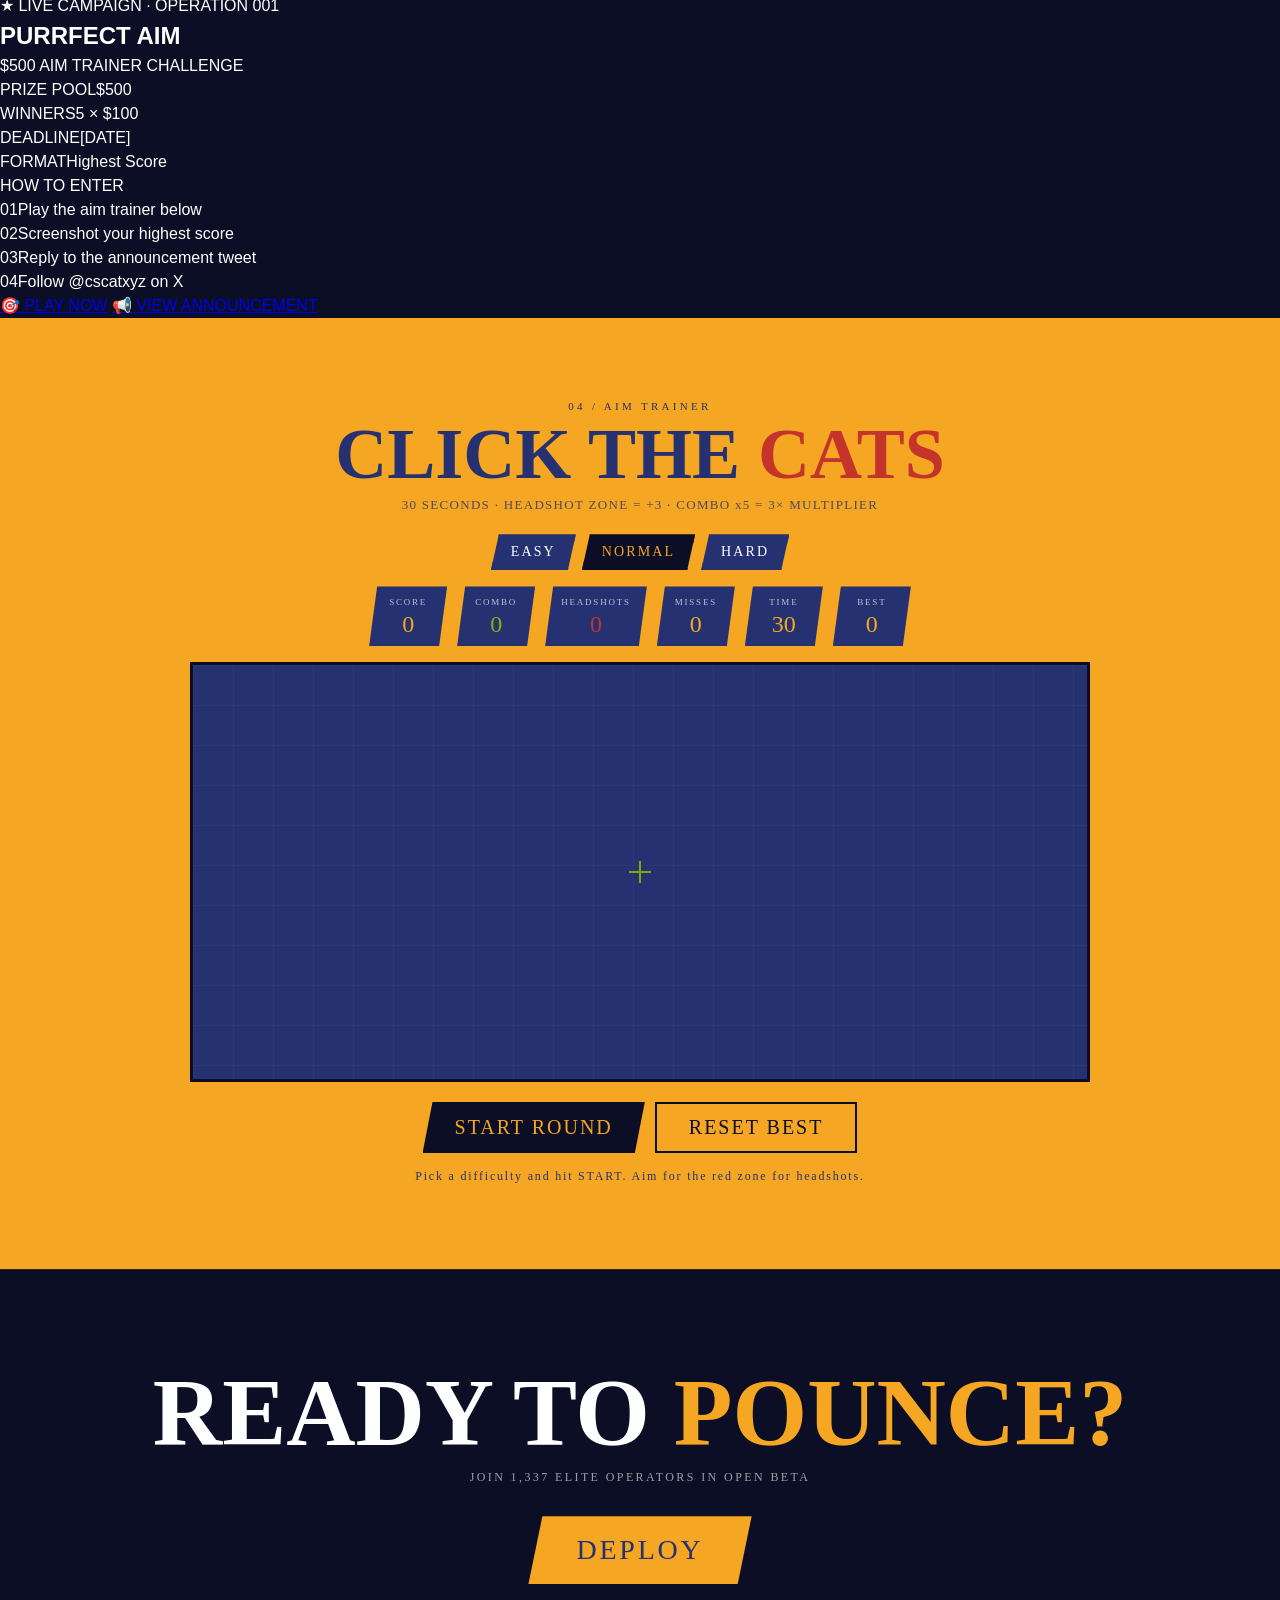
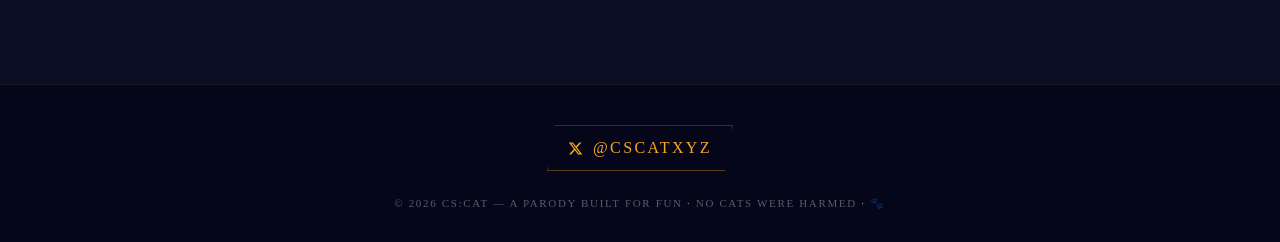
==== commit 81cac14c: "Add campaign section for AIM TRAINER CHALLENGE Added a new campaign section with details about the $" ====
--- a/index.html
+++ b/index.html
@@ -187,6 +187,37 @@
   <div class="maps-grid" id="mapsGrid"></div>
 </section>
 
+  <!-- ============ CAMPAIGN SECTION ============ -->
+<section class="campaign-section" id="campaign">
+  <div class="campaign-wrap">
+    <div class="campaign-eyebrow">★ LIVE CAMPAIGN · OPERATION 001</div>
+    <h2 class="campaign-title">PURRFECT <span class="accent">AIM</span></h2>
+    <div class="campaign-sub">$500 AIM TRAINER CHALLENGE</div>
+
+    <div class="campaign-grid">
+      <div class="campaign-info">
+        <div class="info-row"><span class="lbl">PRIZE POOL</span><span class="val">$500</span></div>
+        <div class="info-row"><span class="lbl">WINNERS</span><span class="val">5 × $100</span></div>
+        <div class="info-row"><span class="lbl">DEADLINE</span><span class="val">[DATE]</span></div>
+        <div class="info-row"><span class="lbl">FORMAT</span><span class="val">Highest Score</span></div>
+      </div>
+
+      <div class="campaign-steps">
+        <div class="steps-label">HOW TO ENTER</div>
+        <div class="c-step"><span class="c-num">01</span>Play the aim trainer below</div>
+        <div class="c-step"><span class="c-num">02</span>Screenshot your highest score</div>
+        <div class="c-step"><span class="c-num">03</span>Reply to the announcement tweet</div>
+        <div class="c-step"><span class="c-num">04</span>Follow @cscatxyz on X</div>
+      </div>
+    </div>
+
+    <div class="campaign-cta">
+      <a href="#train" class="c-btn primary">🎯 PLAY NOW</a>
+      <a href="https://x.com/cscatxyz" target="_blank" rel="noopener" class="c-btn secondary">📢 VIEW ANNOUNCEMENT</a>
+    </div>
+  </div>
+</section>
+  
 <!-- MINI GAME -->
 <section class="game-section" id="train">
   <div class="game-wrap">
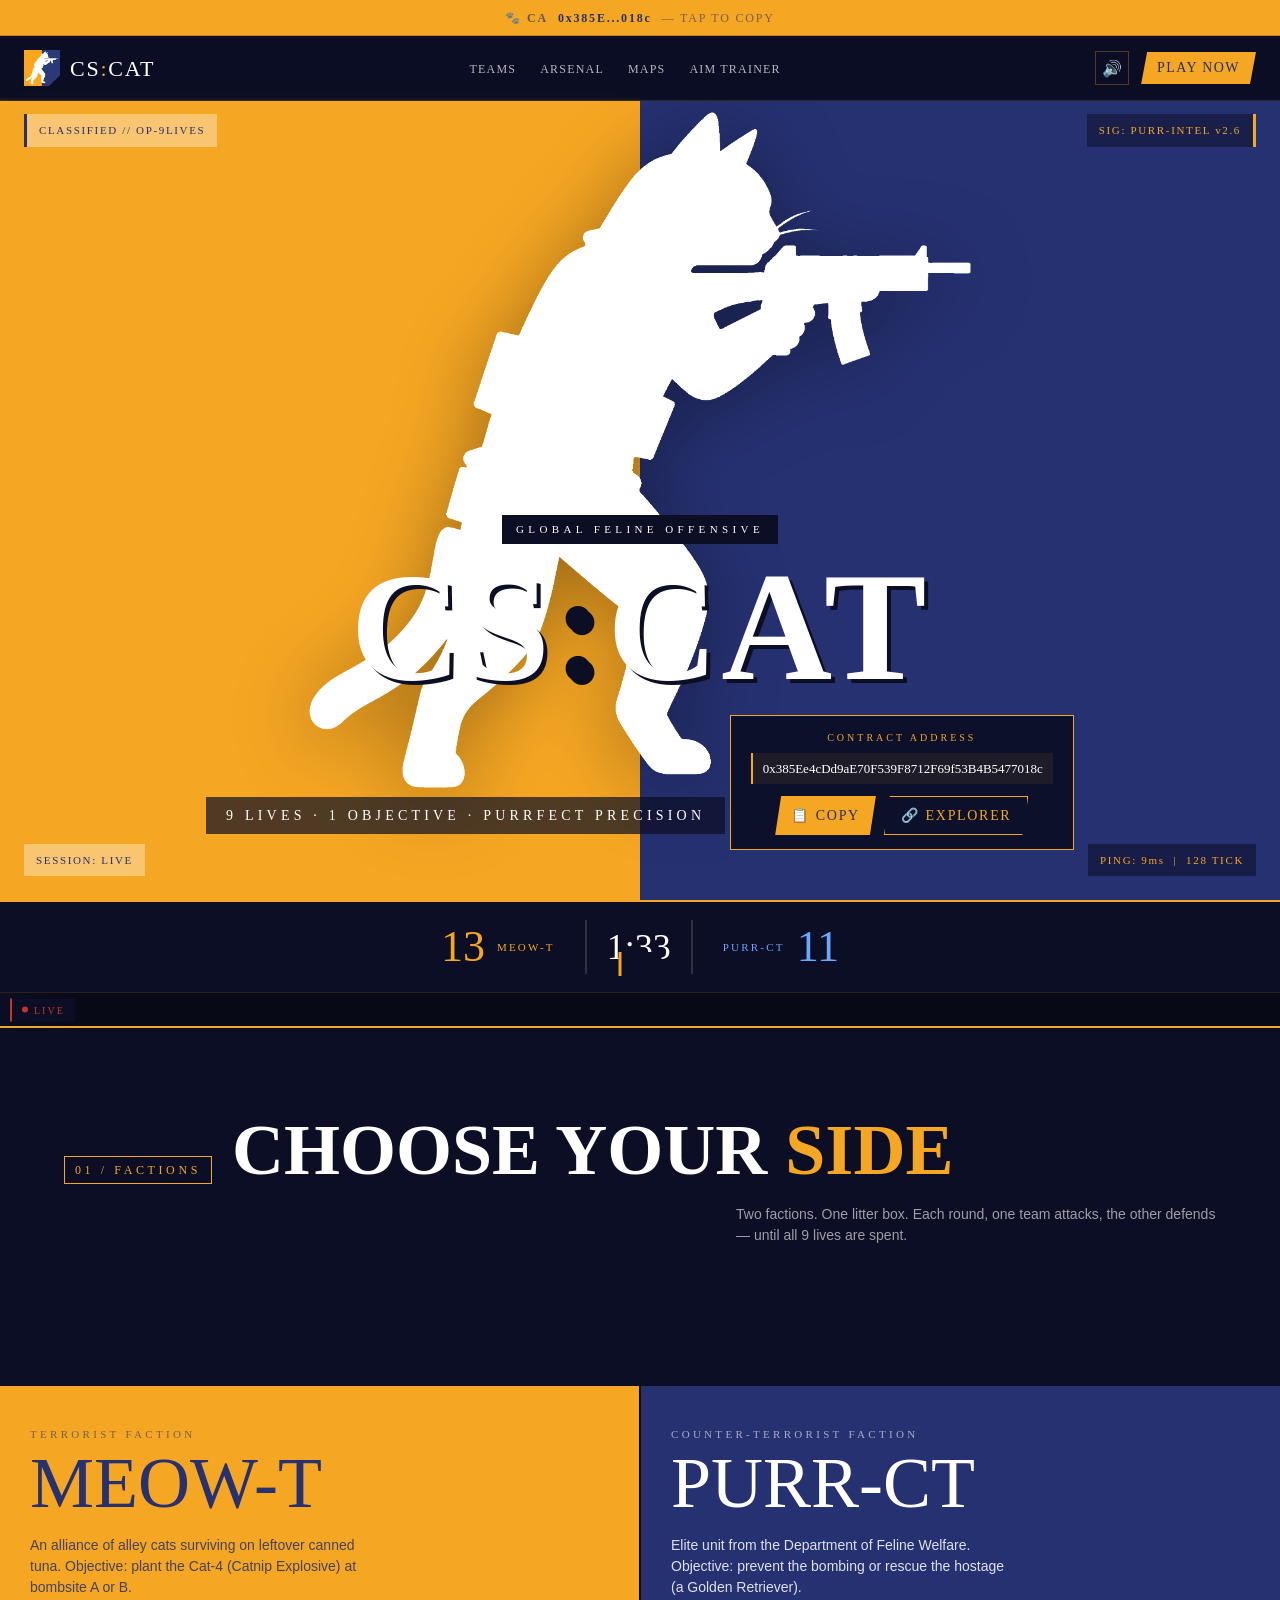
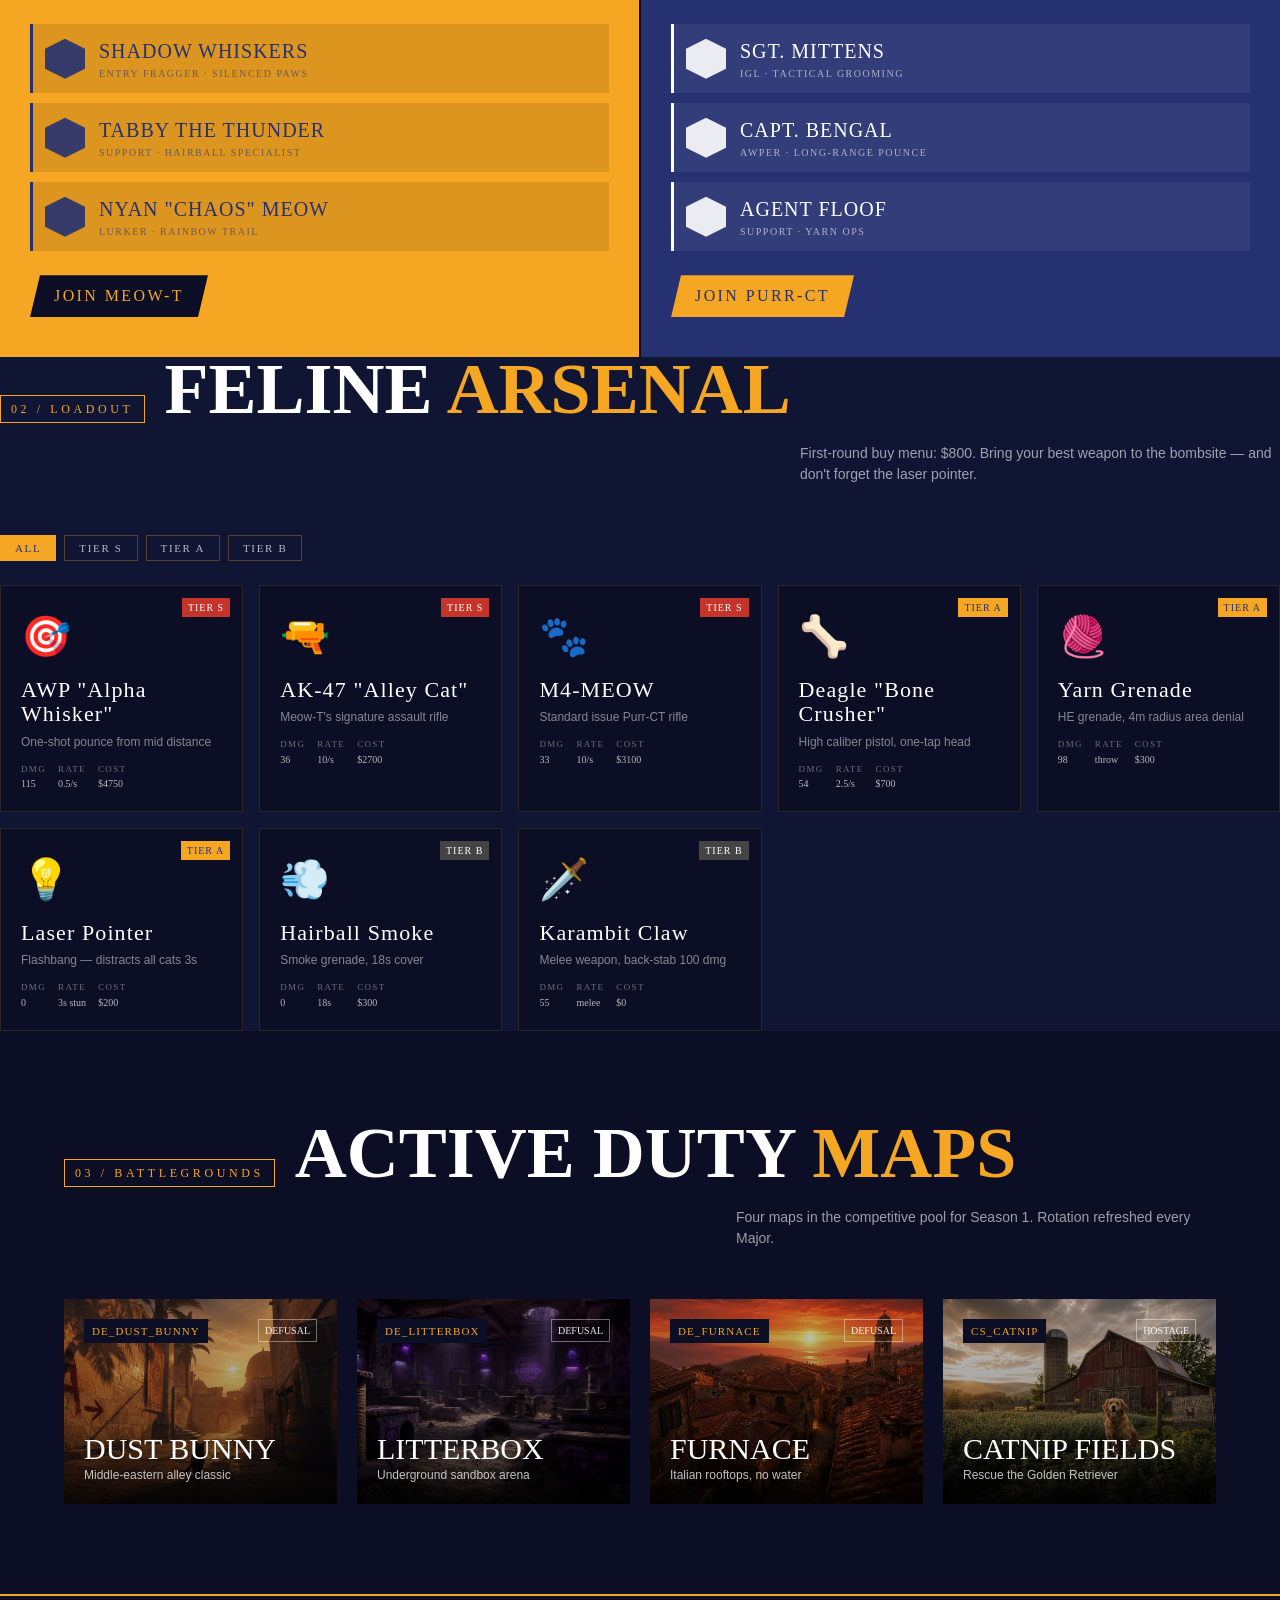
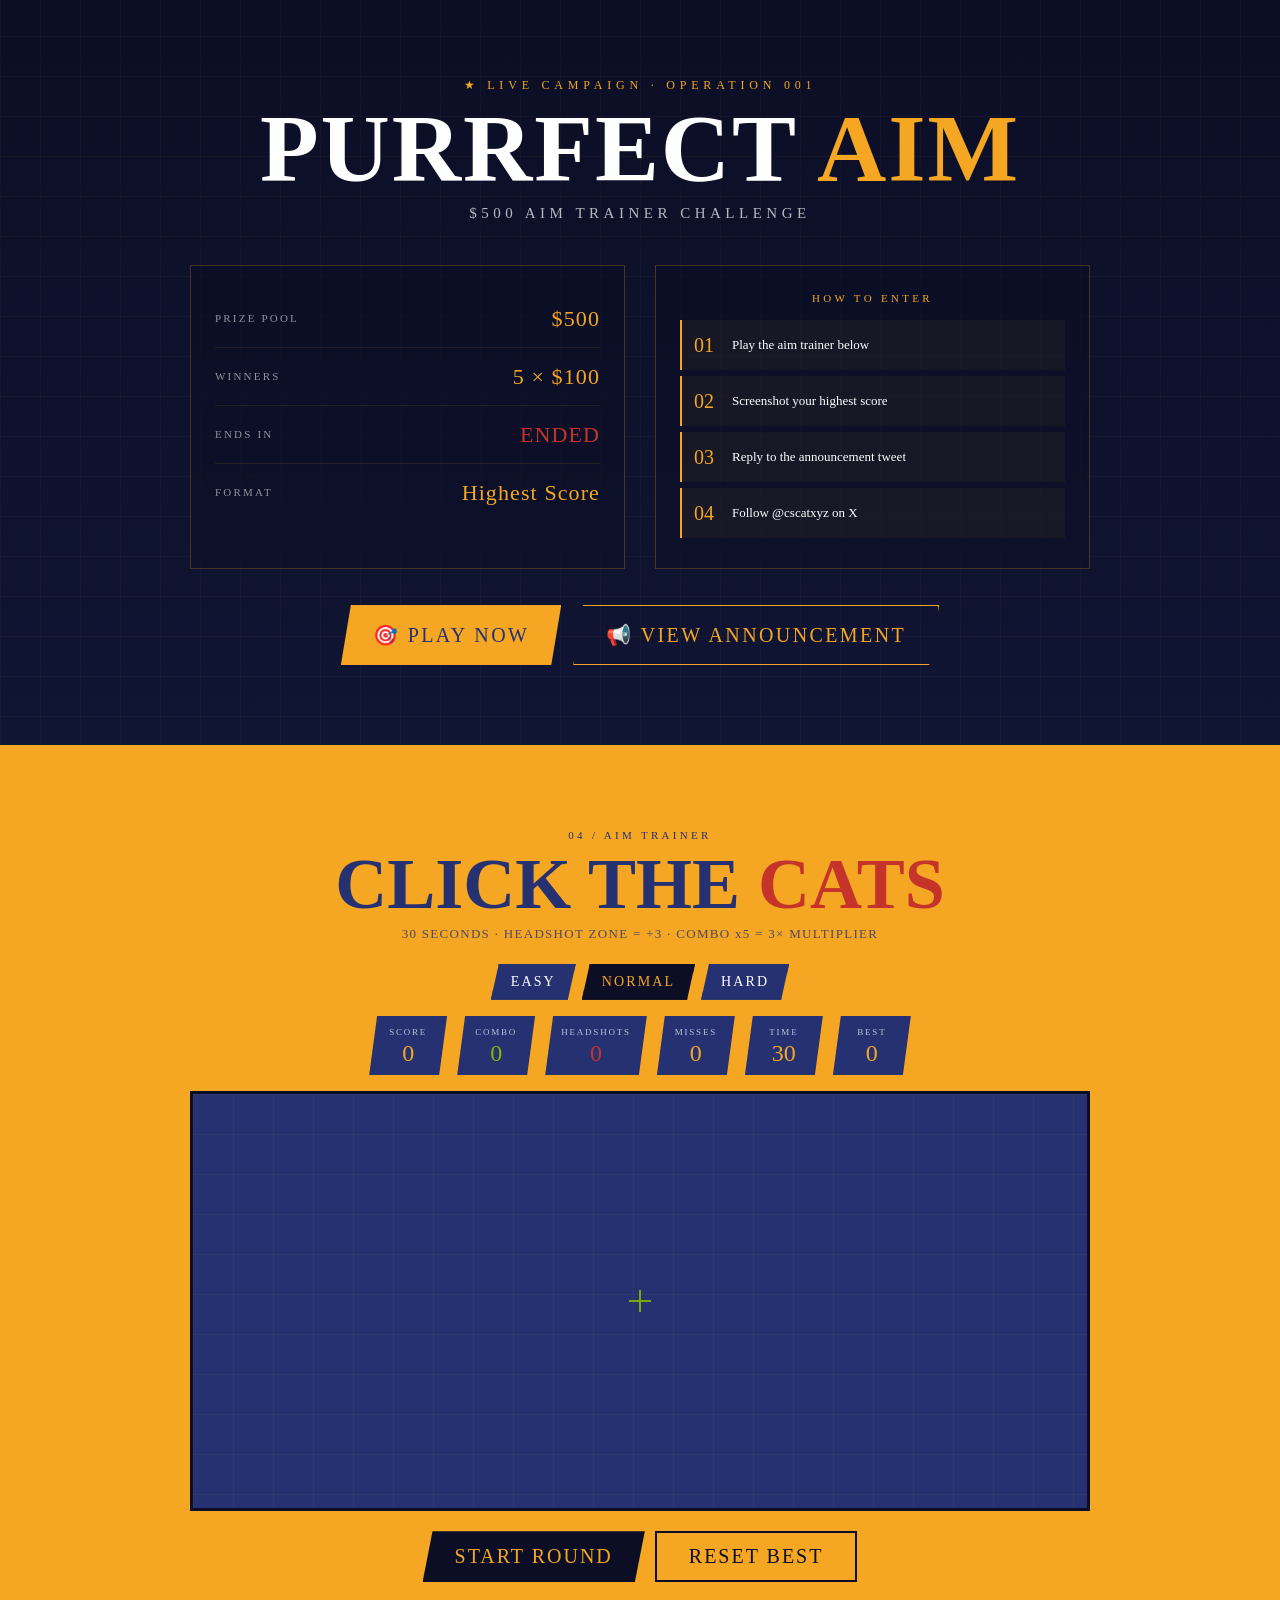
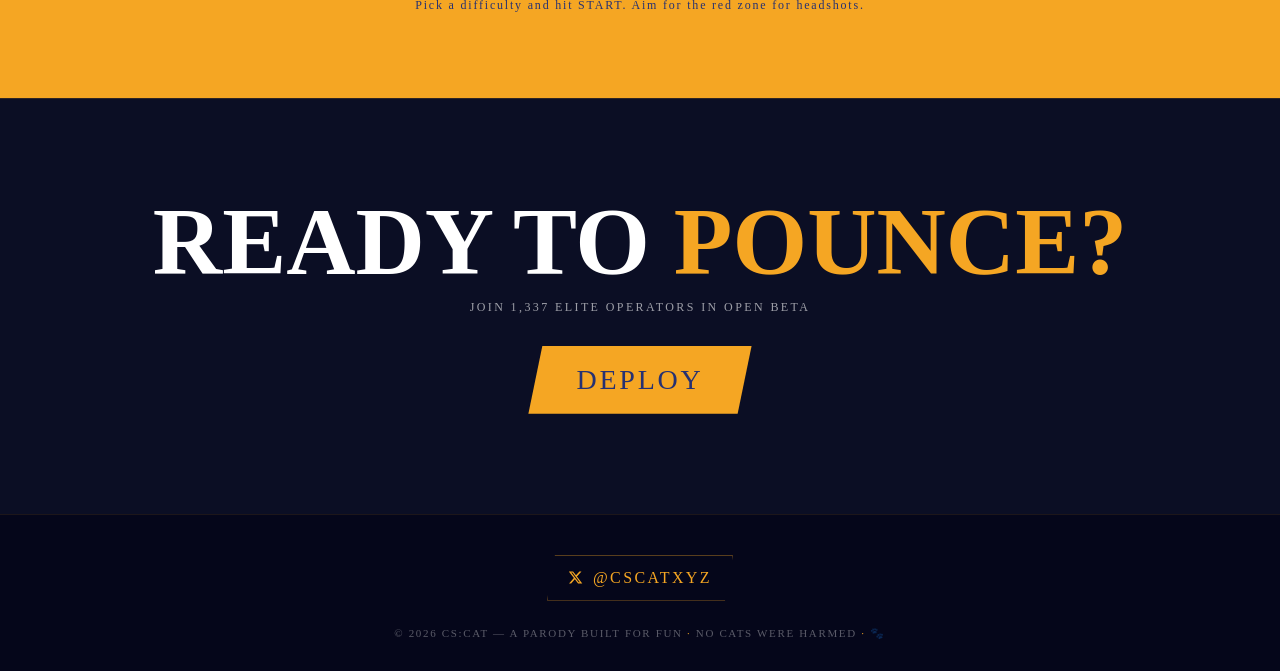
==== commit 5c3098c9: "Replace DEADLINE with ENDS IN countdown" ====
--- a/index.html
+++ b/index.html
@@ -198,7 +198,7 @@
       <div class="campaign-info">
         <div class="info-row"><span class="lbl">PRIZE POOL</span><span class="val">$500</span></div>
         <div class="info-row"><span class="lbl">WINNERS</span><span class="val">5 × $100</span></div>
-        <div class="info-row"><span class="lbl">DEADLINE</span><span class="val">[DATE]</span></div>
+        <div class="info-row"><span class="lbl">ENDS IN</span><span class="val" id="countdown">--H --M --S</span></div>
         <div class="info-row"><span class="lbl">FORMAT</span><span class="val">Highest Score</span></div>
       </div>
 
--- a/styles.css
+++ b/styles.css
@@ -840,3 +840,125 @@
   transition: transform 0.3s;
 }
 .toast.show { transform: translateX(-50%) translateY(0); }
+
+/* ============ CAMPAIGN SECTION ============ */
+.campaign-section {
+  background: linear-gradient(180deg, #0B0E24 0%, #101534 100%);
+  padding: 80px 24px;
+  border-top: 2px solid var(--yellow);
+  border-bottom: 2px solid var(--yellow);
+  position: relative;
+  overflow: hidden;
+}
+.campaign-section::before {
+  content: ''; position: absolute; inset: 0;
+  background-image:
+    linear-gradient(rgba(245,166,35,0.04) 1px, transparent 1px),
+    linear-gradient(90deg, rgba(245,166,35,0.04) 1px, transparent 1px);
+  background-size: 40px 40px;
+  pointer-events: none;
+}
+.campaign-wrap {
+  max-width: 900px;
+  margin: 0 auto;
+  text-align: center;
+  position: relative;
+  z-index: 2;
+}
+.campaign-eyebrow {
+  font-family: 'JetBrains Mono';
+  font-size: 12px;
+  letter-spacing: 0.4em;
+  color: var(--yellow);
+  margin-bottom: 12px;
+  animation: pulse 2s infinite;
+}
+.campaign-title {
+  font-family: 'Bebas Neue';
+  font-size: clamp(56px, 9vw, 96px);
+  line-height: 0.9;
+  color: var(--white);
+  letter-spacing: 0.02em;
+}
+.campaign-title .accent { color: var(--yellow); }
+.campaign-sub {
+  font-family: 'JetBrains Mono';
+  font-size: clamp(13px, 1.5vw, 15px);
+  letter-spacing: 0.3em;
+  color: rgba(255,255,255,0.7);
+  margin: 10px 0 40px;
+}
+.campaign-grid {
+  display: grid;
+  grid-template-columns: 1fr 1fr;
+  gap: 30px;
+  margin-bottom: 36px;
+  text-align: left;
+}
+@media (max-width: 720px) { .campaign-grid { grid-template-columns: 1fr; gap: 20px; } }
+.campaign-info, .campaign-steps {
+  background: rgba(11,14,36,0.6);
+  border: 1px solid rgba(245,166,35,0.25);
+  padding: 24px;
+}
+.info-row {
+  display: flex; justify-content: space-between; align-items: center;
+  padding: 12px 0;
+  border-bottom: 1px solid rgba(245,166,35,0.1);
+}
+.info-row:last-child { border-bottom: none; }
+.info-row .lbl {
+  font-family: 'JetBrains Mono';
+  font-size: 11px;
+  letter-spacing: 0.2em;
+  color: rgba(255,255,255,0.55);
+}
+.info-row .val {
+  font-family: 'Bebas Neue';
+  font-size: 22px;
+  color: var(--yellow);
+  letter-spacing: 0.05em;
+}
+.steps-label {
+  font-family: 'JetBrains Mono';
+  font-size: 11px;
+  letter-spacing: 0.3em;
+  color: var(--yellow);
+  margin-bottom: 14px;
+  text-align: center;
+}
+.c-step {
+  display: flex; align-items: center; gap: 12px;
+  padding: 10px 12px;
+  margin-bottom: 6px;
+  background: rgba(245,166,35,0.05);
+  border-left: 2px solid var(--yellow);
+  font-family: 'JetBrains Mono';
+  font-size: 13px;
+  color: var(--white);
+}
+.c-num {
+  font-family: 'Bebas Neue';
+  font-size: 20px;
+  color: var(--yellow);
+  min-width: 26px;
+}
+.campaign-cta {
+  display: flex; gap: 12px;
+  justify-content: center;
+  flex-wrap: wrap;
+}
+.c-btn {
+  font-family: 'Bebas Neue';
+  font-size: 20px;
+  letter-spacing: 0.12em;
+  padding: 14px 32px;
+  text-decoration: none;
+  cursor: pointer;
+  transition: transform 0.15s;
+  clip-path: polygon(10px 0, 100% 0, calc(100% - 10px) 100%, 0 100%);
+  display: inline-flex; align-items: center; gap: 8px;
+}
+.c-btn.primary { background: var(--yellow); color: var(--navy); }
+.c-btn.secondary { background: transparent; color: var(--yellow); border: 1px solid var(--yellow); }
+.c-btn:hover { transform: translateY(-2px); }
